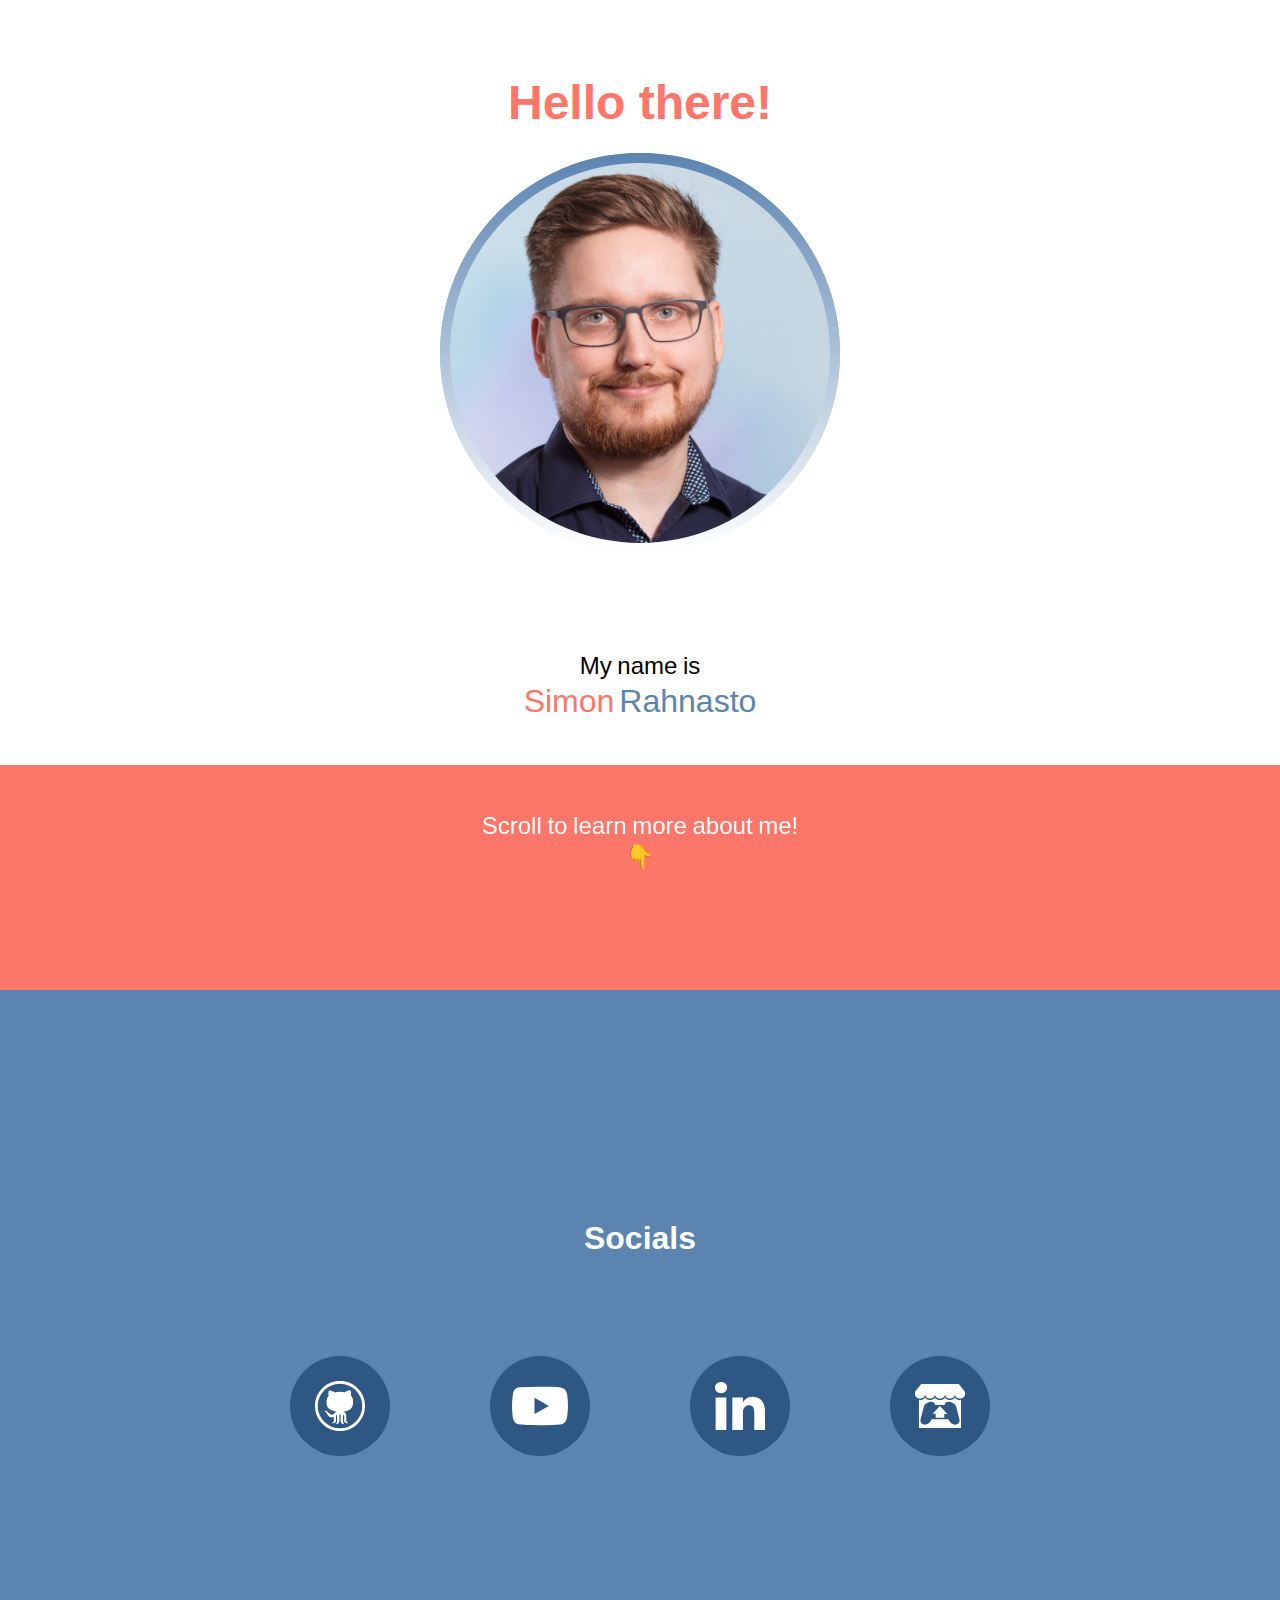
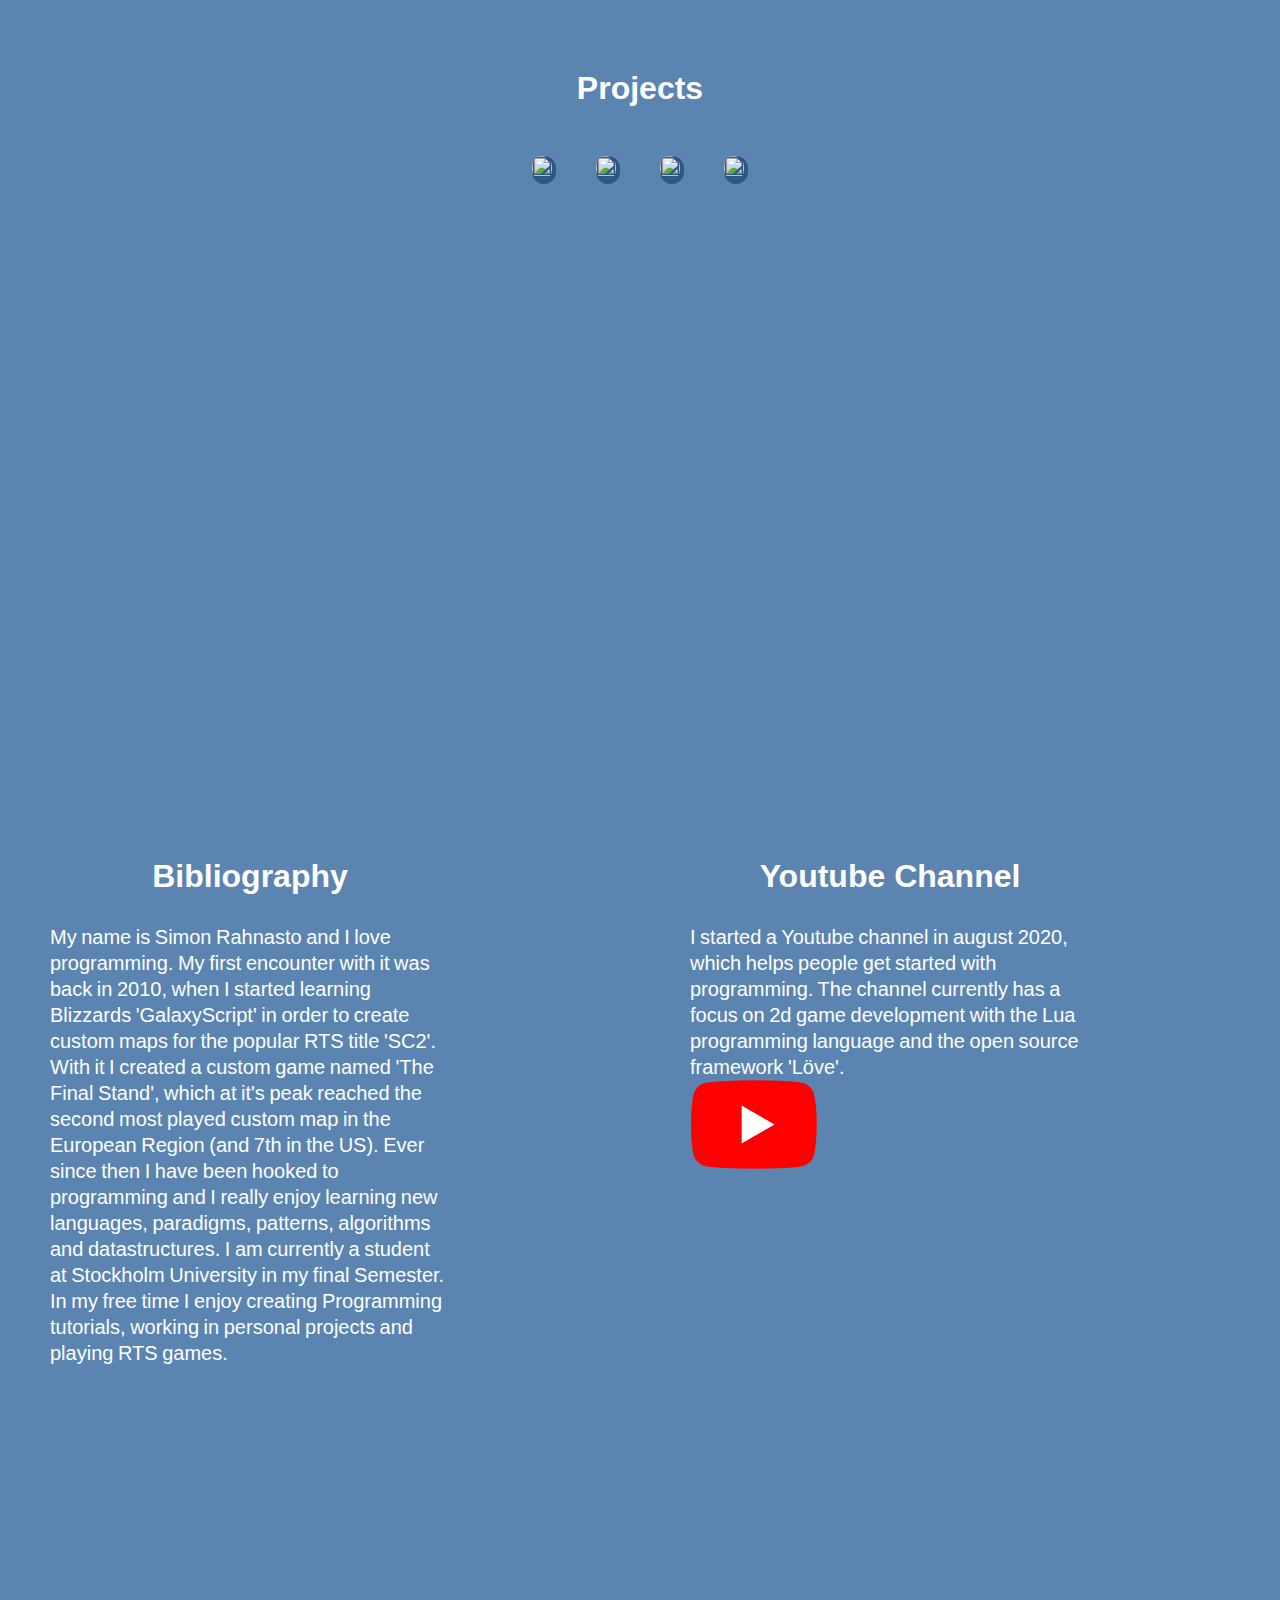
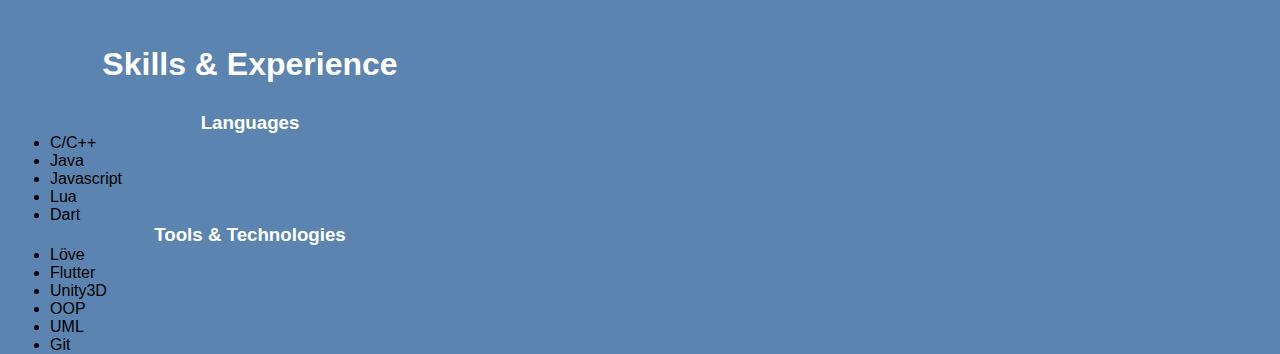
==== index.html @ 6b3b5e3b "Add responsive layout to "CV" section" ====
<!DOCTYPE html>
<html lang="en">
   <head>
      <meta charset="utf-8">
      <meta name="description" content="This is the 'Home' page">
      <meta name="author" content="Simon Rahnasto">
      <meta name="keywords" content="Simon Rahnasto, DevJeeper">
		<link rel="stylesheet" href="css/main.css">
		<meta name="viewport" content="width=device-width, initial-scale=1.0, shrink-to-fit=no, viewport-fit=cover">
		<script type="module" src="js/main.js" ></script>
		<title>Homepage</title>
   </head>

   <body>
      <header>
         <nav>

         </nav>
      </header>

      <main>
			<div id = "scroll-area">
				<div id="introduction">
					<h1 id = "hello">Hello there!</h1>

					<div id = "portraits">
						<img src="assets/portrait-jeeper.png" class = "portrait" id = "jeeper">
						<img src="assets/portrait-simon.jpg" class = "portrait">
					</div>

					<div id = "name-column">
						<p id = "my-name-is">My name is</p>
						<div id = "name-row">
							<p id = "name" class = "name">Simon</p>
							<p id = "surname" class = "name">Rahnasto</p>
						</div>
					</div>

					<div id = "scroll-down-column">
						<p id = "scroll-down-text" class = "scroll-down">Scroll to learn more about me!</p>
						<p id = "scroll-down-icon" class = "scroll-down">&#128071;</p>
					</div>
				</div>
			</div>

         <section id = "cv">
				<article id = "socials" class = "expand">
					<h2>Socials</h2>
					<div class="social-row">
						<span class="social-button" id = "github">
							<img
    							src="assets/social/github.svg"
								alt="Github logo"
								width="50px"
							/>
						</span>

						<span class="social-button" id = "youtube">
							<img
    							src="assets/social/youtube.svg"
								alt="Youtube logo"
								width="70px"
							/>
						</span>

						<span class="social-button" id = "linkedin">
							<img
    							src="assets/social/linkedin.svg"
								alt="Github logo"
								width="50px"
							/>
						</span>

						<span class="social-button" id = "itchio">
							<img
    							src="assets/social/itchio.svg"
								alt="Github logo"
								width="50px"
							/>
						</span>
					</div>
            </article>

				<article class = "expand" id = "project-container">
					<h2>Projects</h2>
					<div id="projects">
						<div class="project">
							<img class="project_img" src="https://img.itch.zone/aW1nLzIwNjYxNTgucG5n/315x250%23c/38ZPT8.png">
							<div class="description">
								<h3 class = "project-title">Path of Redemption</h3>
								<p> A dungeon crawler made for the Game Jam competition 'Ludum Dare #44'. With over 3000 entries, it placed 7th in the 'Overall' Category</p>
							</div>
						</div>

						<div class="project">
							<img class="project_img" src="https://img.itch.zone/aW1hZ2UvNTcxNS8xNjQwNC5wbmc=/315x250%23c/509e73.png">
							<div class="description">
								<h3 class = "project-title">Luminosity</h3>
								<p>An arcade score attack game, which is my first commercial game released on Steam</p>
							</div>
						</div>

						<div class="project">
							<img class="project_img" src="https://img.itch.zone/aW1hZ2UvMjkxODUzLzE0Mjg5ODYucG5n/315x250%23c/aB85jP.png">
							<div class="description">
								<h3 class = "project-title">Final Voyage</h3>
								<p>As I mentioned before I am an avid RTS player, so naturally I had to include 'Final Voyage', an RTS game with a twist!</p>
							</div>
						</div>

						<div class="project">
							<img class="project_img" src="https://img.itch.zone/aW1nLzMzNDk1OTcucG5n/315x250%23c/wwtc0W.png">
							<div class="description">
								<h3 class = "project-title">The Drown</h3>
								<p>As I mentioned before I am an avid RTS player, so naturally I had to include 'Final Voyage', an RTS game with a twist!</p>
							</div>
						</div>
					</div>
            </article>

            <article class = "sized">
					<h2>Bibliography</h2>
					<p>My name is Simon Rahnasto and I love programming. My first encounter with it was back in 2010, when I started learning Blizzards 'GalaxyScript' in order to create custom maps for the popular RTS title 'SC2'.
						With it I created a custom game named 'The Final Stand', which at it's peak reached the second most played custom map in the European Region (and 7th in the US). Ever since then I have been hooked to programming
						and I really enjoy learning new languages, paradigms, patterns, algorithms and datastructures. I am currently a student at Stockholm University in my final Semester. In my free time I enjoy creating Programming tutorials,
						working in personal projects and playing RTS games.
					</p>
            </article>

				<article class = "sized">
					<h2>Youtube Channel</h2>
					<p>I started a Youtube channel in august 2020, which helps people get started with programming.
						The channel currently has a focus on 2d game development with the Lua programming language and the open source framework 'Löve'.
					</p>

					<a href="https://www.youtube.com/c/DevJeeper/videos">
						<img id = "youtube" src="assets/youtube.png" alt="Youtube Logo">
					</a>
            </article>

				<article class = "sized">
					<h2>Skills & Experience</h2>

					<h3>Languages</h3>
					<ul>
						<li>C/C++</li>
						<li>Java</li>
						<li>Javascript</li>
						<li>Lua</li>
						<li>Dart</li>
					</ul>

					<h3>Tools & Technologies</h3>
					<ul>
						<li>Löve</li>
						<li>Flutter</li>
						<li>Unity3D</li>
						<li>OOP</li>
						<li>UML</li>
						<li>Git</li>
					</ul>
            </article>


         </section>
      </main>

      <footer>

      </footer>
   </body>
</html>
---- css/main.css ----
*{
	margin: 0px;
	padding: 0px;
	box-sizing: border-box;
}

@font-face {
	font-family: 'Roboto-Regular';
	src:url("assets/fonts/Roboto-Regular.ttf");
}

body{
	font-family: 'Birthstone-Regular', sans-serif;
	background-color: #FFFFFFFF;
}

h1{
	font-size: 80px;
	color:#FC766AFF;
}

h2, h3, h4{
	color: white;
	text-align: center;
	grid-column-start: 1;
 	grid-column-end: 4;
}

h2{
	line-height: 3;
	font-size: 32px;
}

p{
	color: white;
	font-size: 20px;
	line-height: 1.3;
	word-spacing: -1px;
}

@font-face {
	font-family: 'Roboto-Regular';
	src:url("assets/fonts/Roboto-Regular.ttf");
}

#scroll-area{
	width: 100%;
	height: 110vh;
	background-color: #FC766AFF;
}

/* #FC766AFF, #5B84B1FF) */
#introduction{
	top: 0px;
	position:fixed;
	background-color: white;
	text-align: center;
	display: flex;
	justify-content: center;
	width: 100vw;
	height: 85vh;
}

#cv{
	padding-top: 200px;
	min-height: 100vh;
	background-color: #5B84B1FF;
	display:grid;
	grid-row-gap: 250px;
	grid-template-columns: 1fr 1fr 1fr;
 	grid-template-rows: 200px 1fr 0.1fr 0.1fr;
	justify-content: center;

}

/* CV articles that should take us as much horizontal space as possible*/
.expand{

}

/* CV articles that should have a set width*/
.sized{
	min-width: 500px;
	max-width: 500px;
	padding-left: 50px;
	padding-right: 50px;
}

.social-row{
	display:flex;
	flex-wrap: wrap;
	justify-content: center;
	align-items: center;
	margin-top: 20px;
}

.social-button{
	margin-left: 50px;
	margin-right: 50px;
	margin-top: 50px;
	width: 100px;
	height: 100px;
	background-color: #2f5783;
	border-radius: 65px;
	display: flex;
	align-items:center;
   justify-content: center;
}

#socials{
	grid-column-start: 1;
 	grid-column-end: 4;
}

#project-container{
	grid-column-start: 1;
 	grid-column-end: 4;
}

#projects{
	display: flex;
   flex-wrap: wrap;
   align-items:center;
   justify-content: center;
}

.project{
	margin-top: 20px;
	margin: 20px;
	background-color: #2f5783;
	position: relative;
   border-radius: 65px;
	padding-right: 4px;
	padding-bottom: 4px;
}

.project_img{
   display: block;
   width: 100%;
   height: 100%;
   border-radius: 65px;
   transition: .3s ease-out;
}

.project-title{
	color: #FC766AFF;
	padding-bottom: 10px;
	padding-top: 20%;
}

.project:hover .description {
	opacity: 1;
}

.project:hover .project_img {
	filter: blur(3px) grayscale(80%);
}

.description{
   position: absolute;
   top: 0px;
   left: 0px;
   width: 100%;
   height: 100%;
   color:white;
   display: flex;
   flex-direction: column;
   align-items:center;
	text-align: center;
   opacity: 0;
   border-radius: 65px;
   transition: .2s ease-out;
   background: rgba(0,0,0, 0.7)
}

.portrait{
	position:absolute;
	border-color: white;
	border: 378px;
	border-style:none dashed none dashed;
	border-color: white;
	background: linear-gradient(0deg, #FFFFFFFF, #5B84B1FF);
	border-radius: 50%;
	padding: 20px;
	left: 50%;
	transform: translate(-50%);
}

#portraits{
	top:20%;
	position:absolute;
}

#name-column{
	position:absolute;
	top: 85%;
}

#name-row{
	display: flex;
	justify-content: center;
	align-items: center;
	column-gap: 5px;
	font-size: 64px;
}

#hello{
	position:absolute;
	top: 75px;
	font-size: 64px;
}

.name{
	font-size: 48px;
}

#my-name-is{
	color: black;
	font-size: 32px;
}

#name{
	color: #FC766AFF;
}

#surname{
	color: #5B84B1FF;
}

#youtube{}

#scroll-down-column{
	position: fixed;
	top: 90%;
	left: 50%;
	transform: translate(-50%);
	font-size: 32px;
}

.scroll-down{
	color: white;
	font-size: 32px;
}

/*NB Media affecting only the intro-part */

@media only screen and (min-width: 1000px) and (max-width: 1280px) and (min-height: 1050px) {
	.portrait{
		border-style:none;
	}
}

@media only screen and (max-width: 1000px) and (min-height: 1050px){
	.portrait{
		border-style:none;
		width:400px;
		padding: 10px;
	}

	.scroll-down{
		color: white;
		font-size: 28px;
	}
}

@media only screen and (max-height: 1050px) and (min-height: 750px) {
	.portrait{
		border-style:none;
		width:400px;
		padding: 10px;
		transform: translate(-50%);
	}

	.scroll-down{
		font-size: 24px;
	}

	#hello{
		font-size: 48px;
	}

	.name{
		font-size: 32px;
	}

	#my-name-is{
		font-size: 24px;
	}
}

@media only screen and (max-height: 750px) and (min-height: 200px) {
	.portrait{
		border-style:none;
		width:45vh;
		padding: 10px;
	}

	.scroll-down{
		color: white;
		font-size: 16px;
	}

	#hello{
		top:20px;
		font-size: 32px;
	}

	.name{
		font-size: 24px;
	}

	#my-name-is{
		font-size: 16px;
	}

	#name-column{
		position:absolute;
		top: 80%;
	}

	#scroll-down-column{
		position: fixed;
		top: 87%;
		left: 50%;
		transform: translate(-50%);
	}
}

/*NB Media affecting only the intro-part */

@media only screen and (max-width: 1520px) {
	#cv{
		grid-template-columns: 1fr 1fr;
	}

	#socials{
		grid-column-start: 1;
	 	grid-column-end: 3;
	}

	#project-container{
		grid-column-start: 1;
	 	grid-column-end: 3;
	}
}

@media only screen and (max-width: 1000px) {
	#cv{
		grid-template-columns: 1fr;
	}

	#socials{
		grid-column-start: 1;
	 	grid-column-end: 2;
	}

	#project-container{
		grid-column-start: 1;
	 	grid-column-end: 2;
	}
}
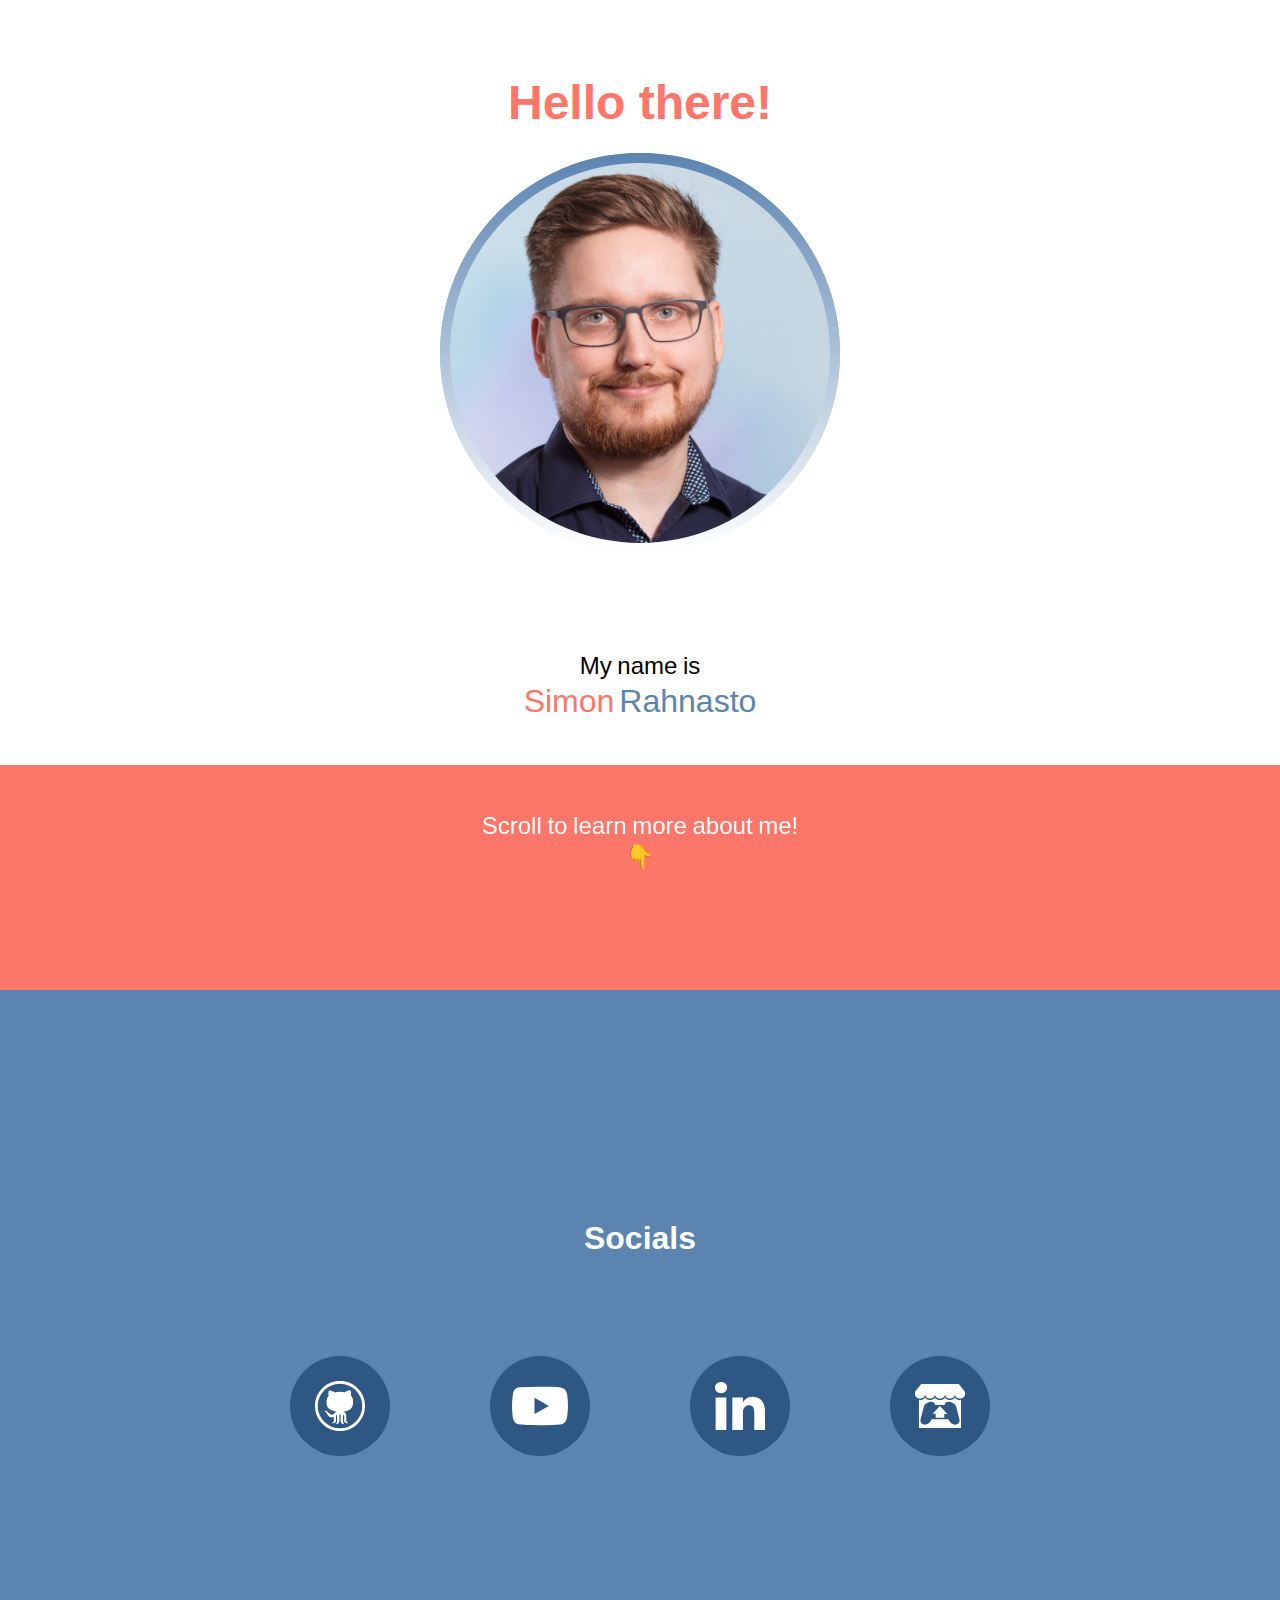
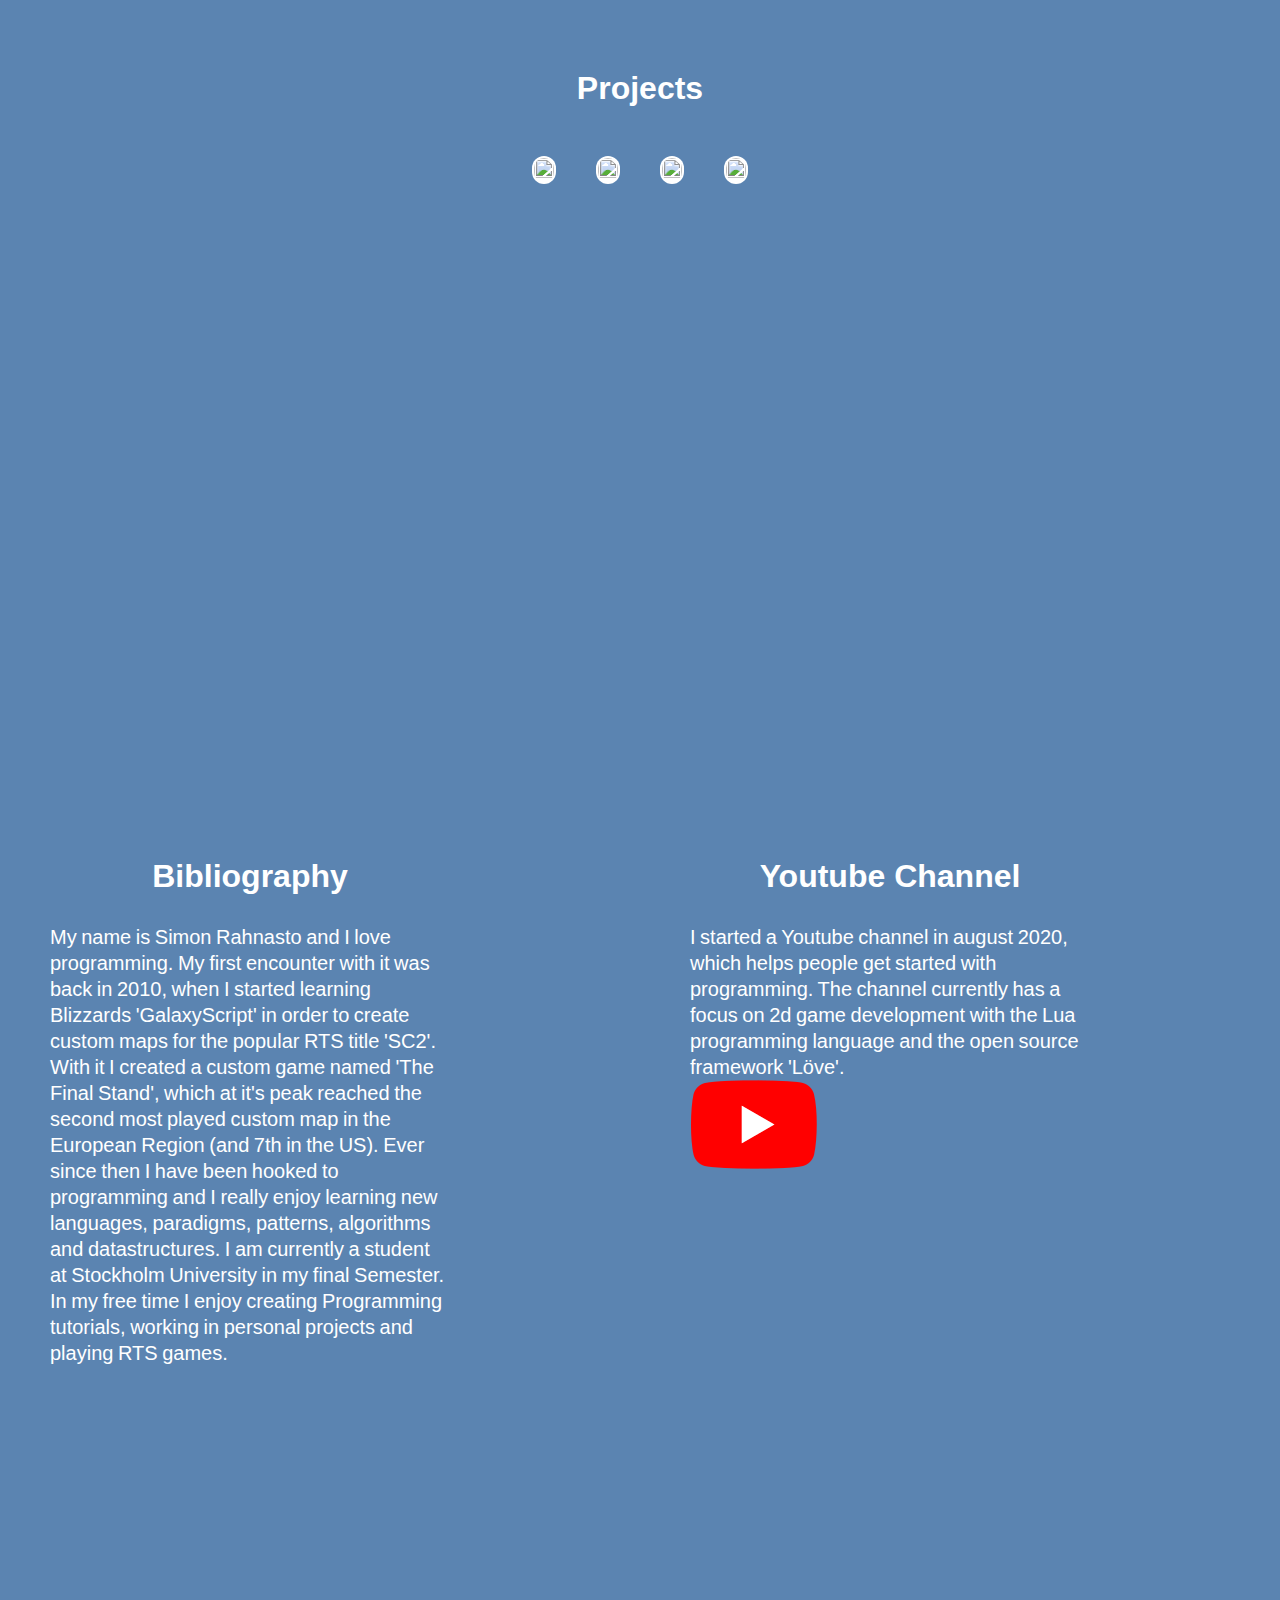
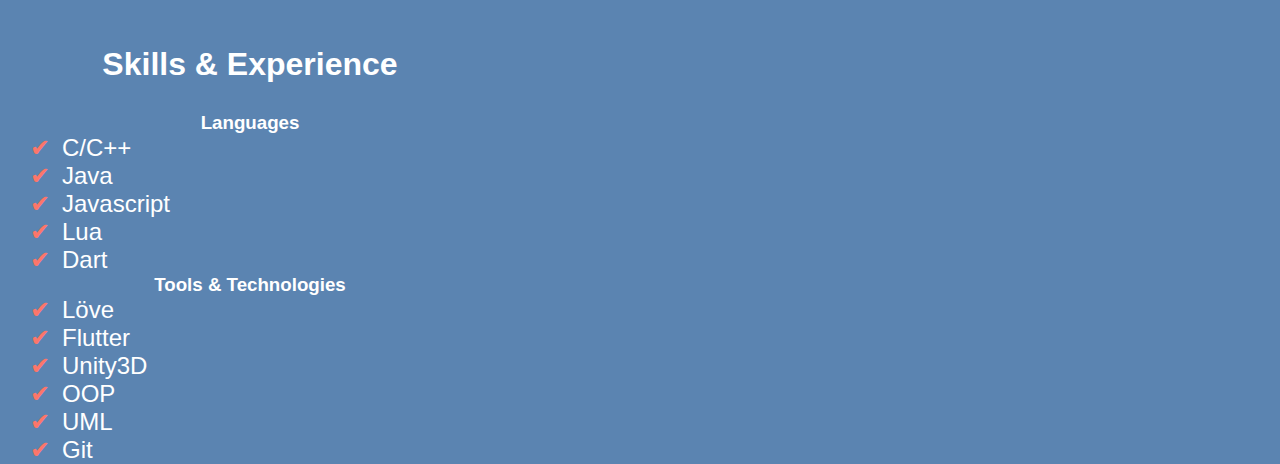
==== commit a3218670: "Add fancy bullet points" ====
--- a/index.html
+++ b/index.html
@@ -12,12 +12,6 @@
    </head>
 
    <body>
-      <header>
-         <nav>
-
-         </nav>
-      </header>
-
       <main>
 			<div id = "scroll-area">
 				<div id="introduction">
@@ -104,7 +98,7 @@
 							<img class="project_img" src="https://img.itch.zone/aW1hZ2UvMjkxODUzLzE0Mjg5ODYucG5n/315x250%23c/aB85jP.png">
 							<div class="description">
 								<h3 class = "project-title">Final Voyage</h3>
-								<p>As I mentioned before I am an avid RTS player, so naturally I had to include 'Final Voyage', an RTS game with a twist!</p>
+								<p>As an avid RTS player, I naturally had to include 'Final Voyage', an RTS game with a twist!</p>
 							</div>
 						</div>
 
@@ -112,7 +106,7 @@
 							<img class="project_img" src="https://img.itch.zone/aW1nLzMzNDk1OTcucG5n/315x250%23c/wwtc0W.png">
 							<div class="description">
 								<h3 class = "project-title">The Drown</h3>
-								<p>As I mentioned before I am an avid RTS player, so naturally I had to include 'Final Voyage', an RTS game with a twist!</p>
+								<p>A story driven shooter & base defense game, with an intense and dark atmosphere.</p>
 							</div>
 						</div>
 					</div>
--- a/css/main.css
+++ b/css/main.css
@@ -17,6 +17,18 @@
 h1{
 	font-size: 80px;
 	color:#FC766AFF;
+}
+
+li{
+	font-size: 24px;
+	padding-left: .5em;
+
+	color:white;
+}
+
+li::marker{
+	content: "\2714";
+	color: #FC766AFF;
 }
 
 h2, h3, h4{
@@ -66,10 +78,10 @@
 	min-height: 100vh;
 	background-color: #5B84B1FF;
 	display:grid;
+
 	grid-row-gap: 250px;
 	grid-template-columns: 1fr 1fr 1fr;
  	grid-template-rows: 200px 1fr 0.1fr 0.1fr;
-	justify-content: center;
 
 }
 
@@ -80,7 +92,6 @@
 
 /* CV articles that should have a set width*/
 .sized{
-	min-width: 500px;
 	max-width: 500px;
 	padding-left: 50px;
 	padding-right: 50px;
@@ -127,18 +138,17 @@
 .project{
 	margin-top: 20px;
 	margin: 20px;
-	background-color: #2f5783;
+	background-color: white;
 	position: relative;
-   border-radius: 65px;
-	padding-right: 4px;
-	padding-bottom: 4px;
+   border-radius: 40px;
+	padding: 2px;
 }
 
 .project_img{
    display: block;
    width: 100%;
    height: 100%;
-   border-radius: 65px;
+   border-radius: 40px;
    transition: .3s ease-out;
 }
 
@@ -168,7 +178,7 @@
    align-items:center;
 	text-align: center;
    opacity: 0;
-   border-radius: 65px;
+   border-radius: 40px;
    transition: .2s ease-out;
    background: rgba(0,0,0, 0.7)
 }
@@ -288,7 +298,7 @@
 	}
 }
 
-@media only screen and (max-height: 750px) and (min-height: 200px) {
+@media only screen and (max-height: 750px){
 	.portrait{
 		border-style:none;
 		width:45vh;
@@ -347,6 +357,7 @@
 @media only screen and (max-width: 1000px) {
 	#cv{
 		grid-template-columns: 1fr;
+		place-items: center;
 	}
 
 	#socials{
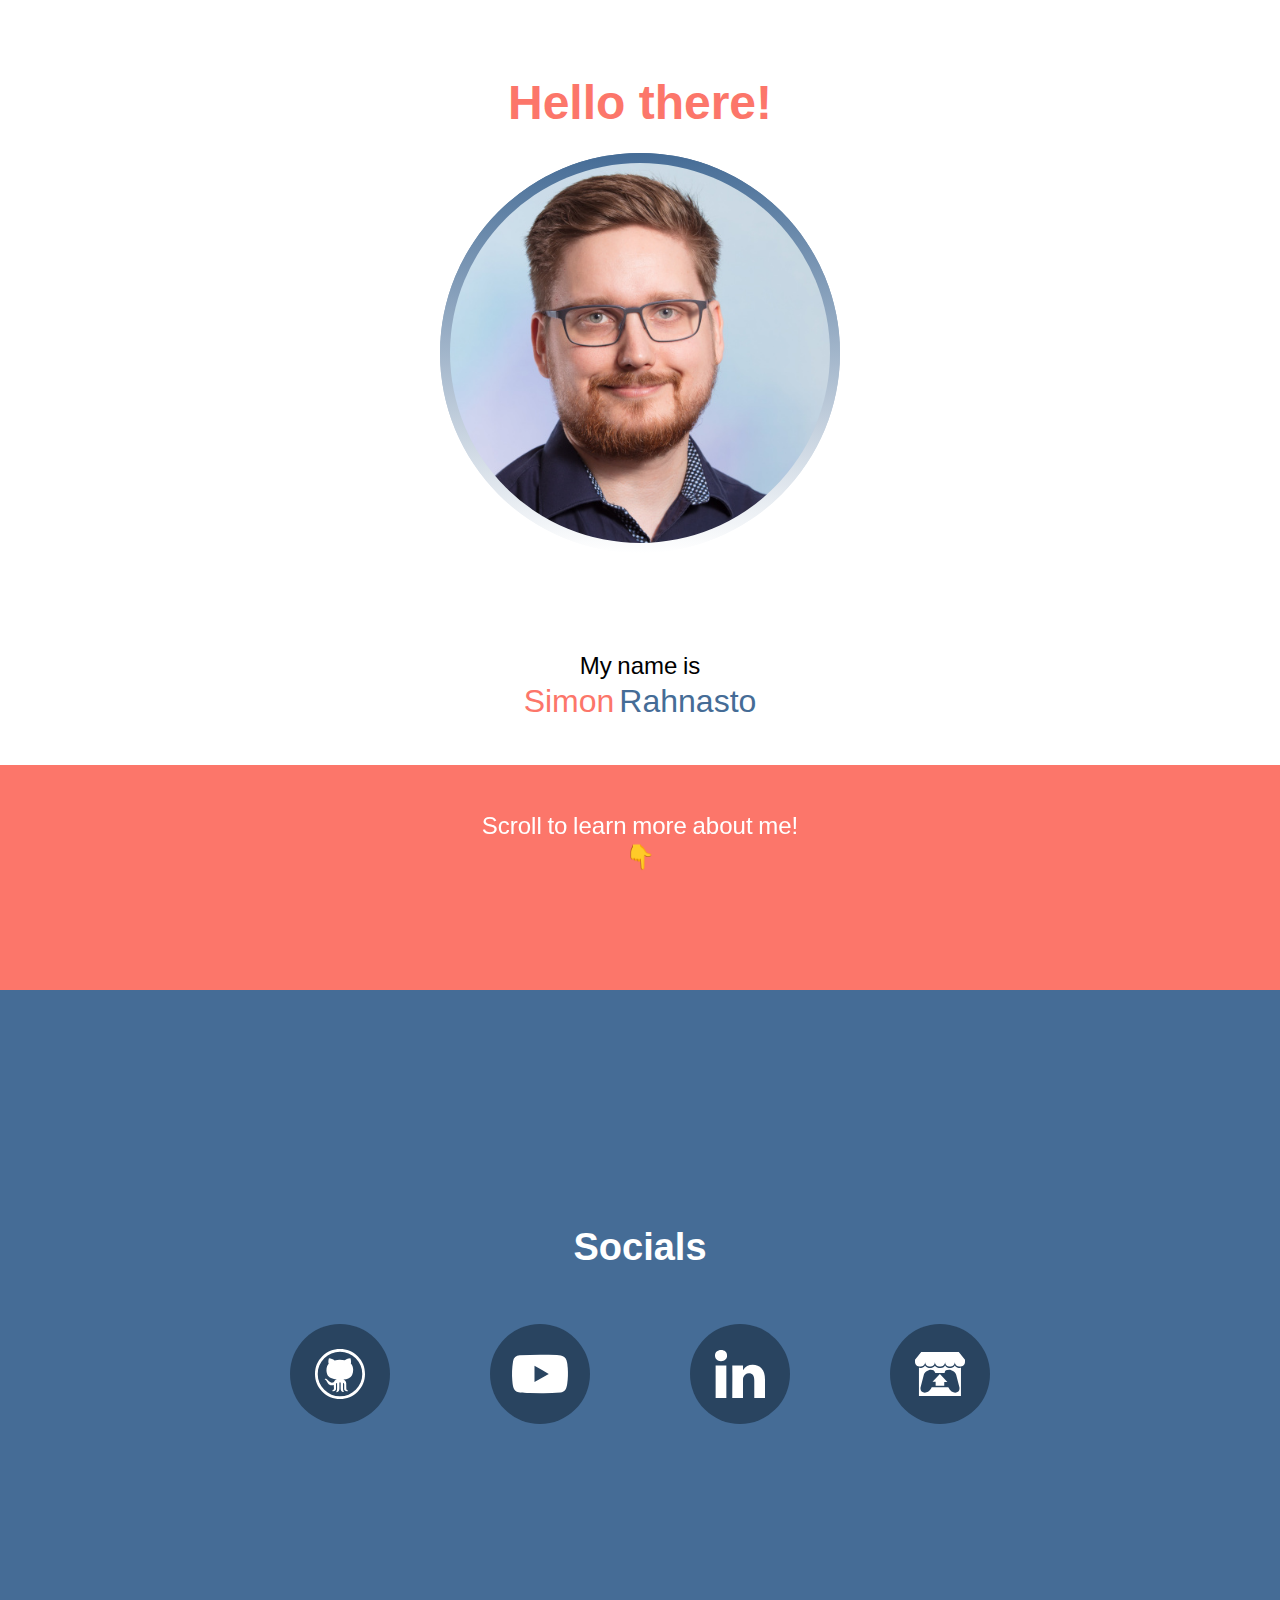
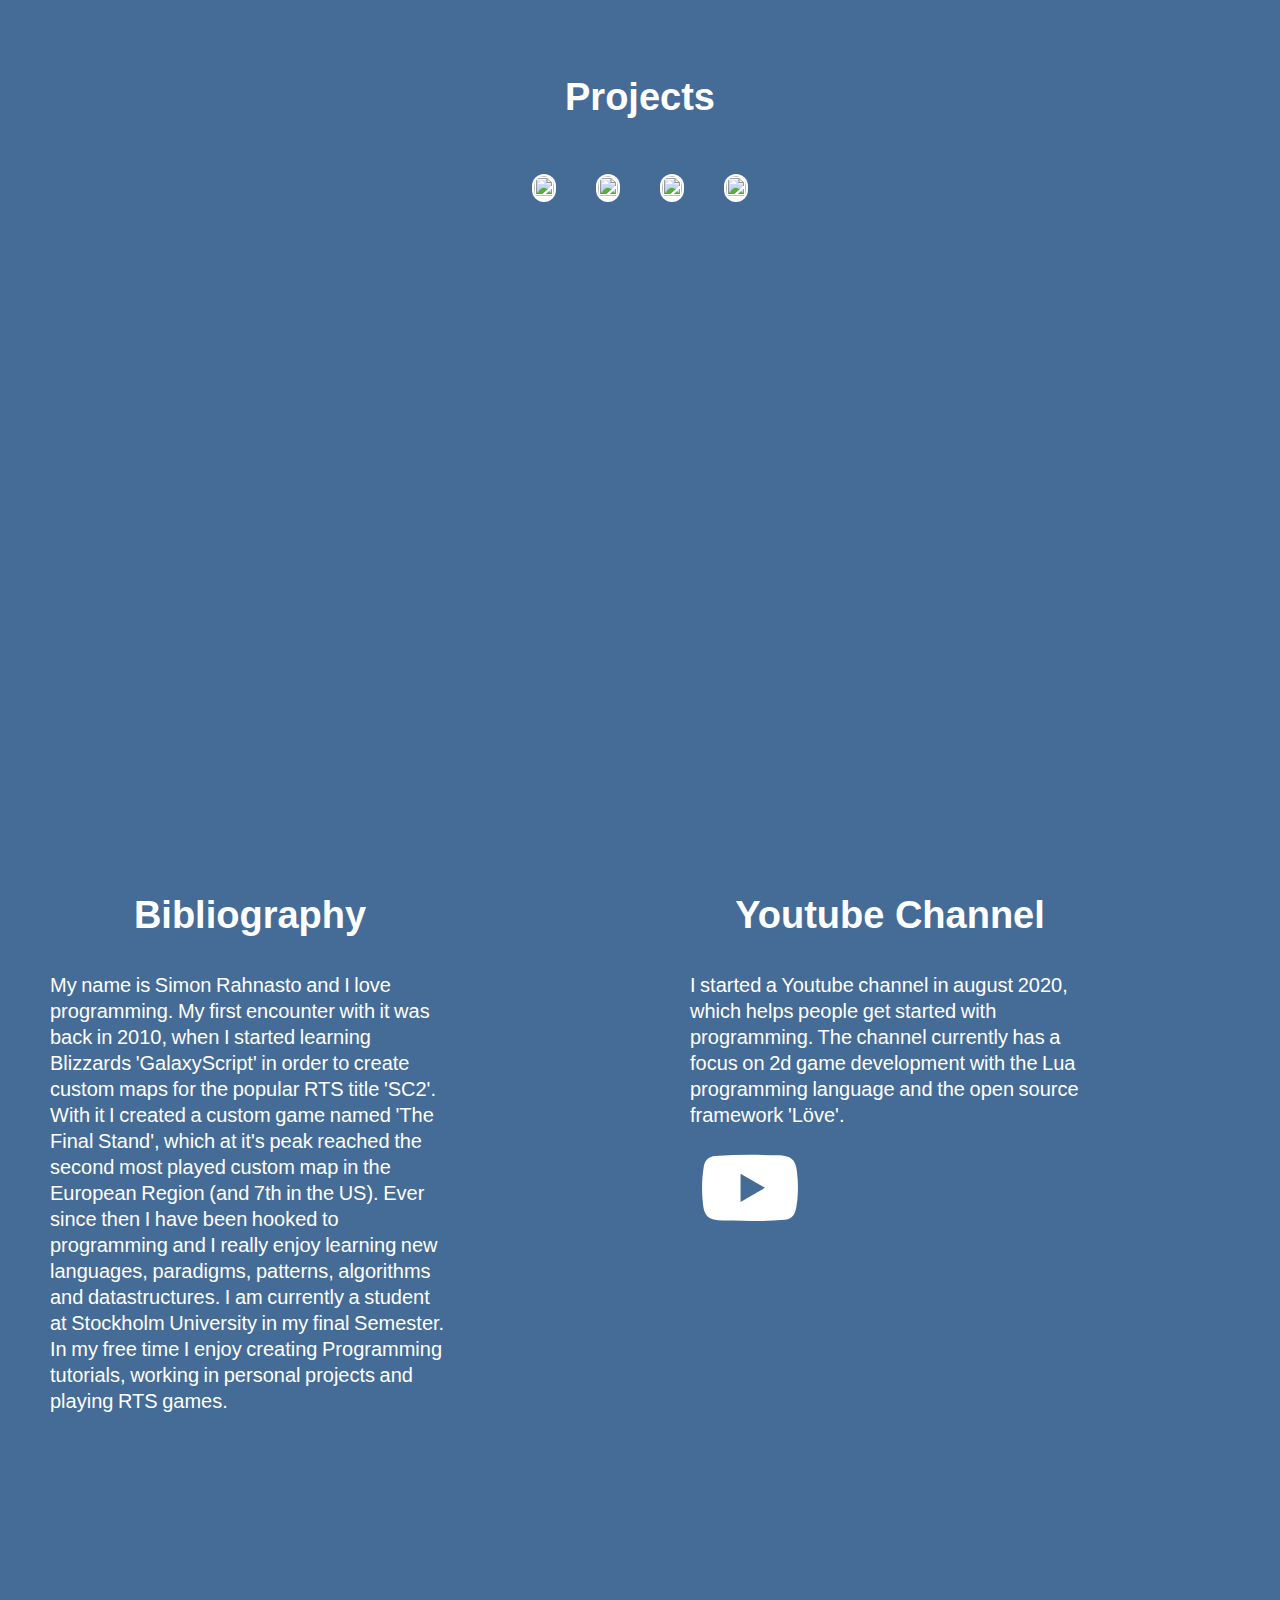
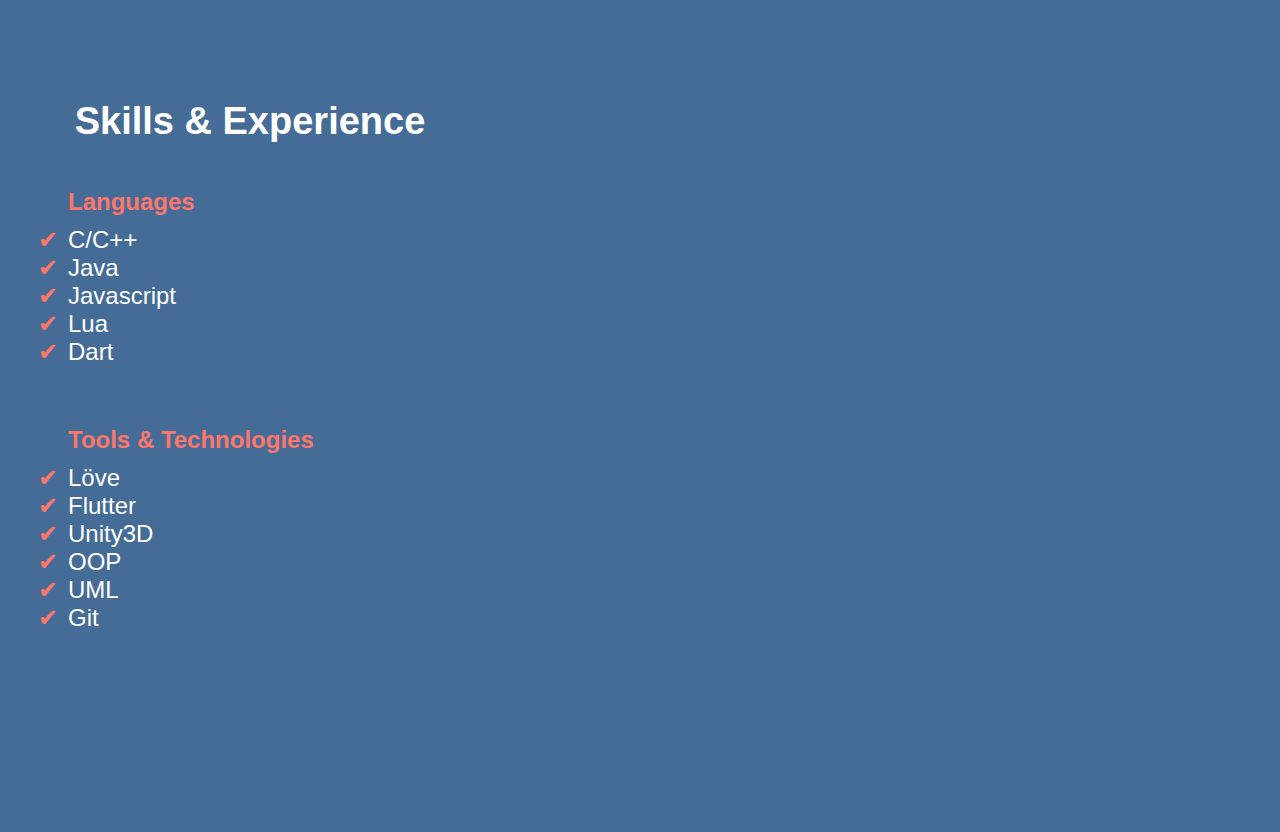
==== commit 2fb7075e: "Change color scheme" ====
--- a/index.html
+++ b/index.html
@@ -7,7 +7,9 @@
       <meta name="keywords" content="Simon Rahnasto, DevJeeper">
 		<link rel="stylesheet" href="css/main.css">
 		<meta name="viewport" content="width=device-width, initial-scale=1.0, shrink-to-fit=no, viewport-fit=cover">
-		<script type="module" src="js/main.js" ></script>
+		<script src="https://cdnjs.cloudflare.com/ajax/libs/gsap/latest/TweenMax.min.js" integrity="sha512-8Wy4KH0O+AuzjMm1w5QfZ5j5/y8Q/kcUktK9mPUVaUoBvh3QPUZB822W/vy7ULqri3yR8daH3F58+Y8Z08qzeg==" crossorigin="anonymous" referrerpolicy="no-referrer"></script>
+    	<script src="https://cdnjs.cloudflare.com/ajax/libs/gsap/latest/TimelineMax.min.js" integrity="sha512-lJDBw/vKlGO8aIZB8/6CY4lV+EMAL3qzViHid6wXjH/uDrqUl+uvfCROHXAEL0T/bgdAQHSuE68vRlcFHUdrUw==" crossorigin="anonymous" referrerpolicy="no-referrer"></script>
+		<script type = "module" src="js/main.js" ></script>
 		<title>Homepage</title>
    </head>
 
@@ -42,7 +44,8 @@
 					<h2>Socials</h2>
 					<div class="social-row">
 						<span class="social-button" id = "github">
-							<img
+							<div class="hover-circle"></div>
+							<img class = "social-icon"
     							src="assets/social/github.svg"
 								alt="Github logo"
 								width="50px"
@@ -50,7 +53,8 @@
 						</span>
 
 						<span class="social-button" id = "youtube">
-							<img
+							<div class="hover-circle"></div>
+							<img class = "social-icon"
     							src="assets/social/youtube.svg"
 								alt="Youtube logo"
 								width="70px"
@@ -58,7 +62,8 @@
 						</span>
 
 						<span class="social-button" id = "linkedin">
-							<img
+							<div class="hover-circle"></div>
+							<img class = "social-icon"
     							src="assets/social/linkedin.svg"
 								alt="Github logo"
 								width="50px"
@@ -66,7 +71,8 @@
 						</span>
 
 						<span class="social-button" id = "itchio">
-							<img
+							<div class="hover-circle"></div>
+							<img class = "social-icon"
     							src="assets/social/itchio.svg"
 								alt="Github logo"
 								width="50px"
@@ -78,37 +84,45 @@
 				<article class = "expand" id = "project-container">
 					<h2>Projects</h2>
 					<div id="projects">
-						<div class="project">
-							<img class="project_img" src="https://img.itch.zone/aW1nLzIwNjYxNTgucG5n/315x250%23c/38ZPT8.png">
-							<div class="description">
-								<h3 class = "project-title">Path of Redemption</h3>
-								<p> A dungeon crawler made for the Game Jam competition 'Ludum Dare #44'. With over 3000 entries, it placed 7th in the 'Overall' Category</p>
+						<a href="https://ldjam.com/events/ludum-dare/44/path-of-redemption">
+							<div class="project">
+								<img class="project_img" src="https://img.itch.zone/aW1nLzIwNjYxNTgucG5n/315x250%23c/38ZPT8.png">
+								<div class="description">
+									<h3 class = "project-title">Path of Redemption</h3>
+									<p> A dungeon crawler made for the Game Jam competition 'Ludum Dare #44'. With over 3000 entries, it placed 7th in the 'Overall' Category</p>
+								</div>
 							</div>
-						</div>
+						</a>
 
-						<div class="project">
-							<img class="project_img" src="https://img.itch.zone/aW1hZ2UvNTcxNS8xNjQwNC5wbmc=/315x250%23c/509e73.png">
-							<div class="description">
-								<h3 class = "project-title">Luminosity</h3>
-								<p>An arcade score attack game, which is my first commercial game released on Steam</p>
+						<a href="https://store.steampowered.com/app/346780/Luminosity/">
+							<div class="project">
+								<img class="project_img" src="https://img.itch.zone/aW1hZ2UvNTcxNS8xNjQwNC5wbmc=/315x250%23c/509e73.png">
+								<div class="description">
+									<h3 class = "project-title">Luminosity</h3>
+									<p>An arcade score attack game, which is my first commercial game released on Steam</p>
+								</div>
 							</div>
-						</div>
+						</a>
 
-						<div class="project">
-							<img class="project_img" src="https://img.itch.zone/aW1hZ2UvMjkxODUzLzE0Mjg5ODYucG5n/315x250%23c/aB85jP.png">
-							<div class="description">
-								<h3 class = "project-title">Final Voyage</h3>
-								<p>As an avid RTS player, I naturally had to include 'Final Voyage', an RTS game with a twist!</p>
+						<a href="https://store.steampowered.com/app/346780/Luminosity/">
+							<div class="project">
+								<img class="project_img" src="https://img.itch.zone/aW1hZ2UvMjkxODUzLzE0Mjg5ODYucG5n/315x250%23c/aB85jP.png">
+								<div class="description">
+									<h3 class = "project-title">Final Voyage</h3>
+									<p>As an avid RTS player, I naturally had to include 'Final Voyage', an RTS game with a twist!</p>
+								</div>
 							</div>
-						</div>
+						</a>
 
-						<div class="project">
-							<img class="project_img" src="https://img.itch.zone/aW1nLzMzNDk1OTcucG5n/315x250%23c/wwtc0W.png">
-							<div class="description">
-								<h3 class = "project-title">The Drown</h3>
-								<p>A story driven shooter & base defense game, with an intense and dark atmosphere.</p>
+						<a href="https://windmillgames.itch.io/final-voyage">
+							<div class="project">
+								<img class="project_img" src="https://img.itch.zone/aW1nLzMzNDk1OTcucG5n/315x250%23c/wwtc0W.png">
+								<div class="description">
+									<h3 class = "project-title">The Drown</h3>
+									<p>A story driven shooter & base defense game, with an intense and dark atmosphere.</p>
+								</div>
 							</div>
-						</div>
+						</a>
 					</div>
             </article>
 
@@ -128,31 +142,40 @@
 					</p>
 
 					<a href="https://www.youtube.com/c/DevJeeper/videos">
-						<img id = "youtube" src="assets/youtube.png" alt="Youtube Logo">
+						<img class = "social-icon"
+							src="assets/social/youtube.svg"
+							alt="Youtube logo"
+							width="120px"
+						/>
 					</a>
             </article>
 
 				<article class = "sized">
 					<h2>Skills & Experience</h2>
 
-					<h3>Languages</h3>
-					<ul>
-						<li>C/C++</li>
-						<li>Java</li>
-						<li>Javascript</li>
-						<li>Lua</li>
-						<li>Dart</li>
-					</ul>
+					<div id = "langs">
+						<h3>Languages</h3>
+						<ul>
+							<li>C/C++</li>
+							<li>Java</li>
+							<li>Javascript</li>
+							<li>Lua</li>
+							<li>Dart</li>
+						</ul>
+					</div>
 
-					<h3>Tools & Technologies</h3>
-					<ul>
-						<li>Löve</li>
-						<li>Flutter</li>
-						<li>Unity3D</li>
-						<li>OOP</li>
-						<li>UML</li>
-						<li>Git</li>
-					</ul>
+					<div id="tools">
+						<h3>Tools & Technologies</h3>
+						<ul>
+							<li>Löve</li>
+							<li>Flutter</li>
+							<li>Unity3D</li>
+							<li>OOP</li>
+							<li>UML</li>
+							<li>Git</li>
+						</ul>
+					</div>
+
             </article>
 
 
--- a/css/main.css
+++ b/css/main.css
@@ -4,6 +4,13 @@
 	box-sizing: border-box;
 }
 
+:root {
+  --main-color: #456c96;
+  --main-dark-color: #294460;
+  --text-color: #FFFFFF;
+  --accent-color: #FC766AFF;
+}
+
 @font-face {
 	font-family: 'Roboto-Regular';
 	src:url("assets/fonts/Roboto-Regular.ttf");
@@ -16,35 +23,47 @@
 
 h1{
 	font-size: 80px;
-	color:#FC766AFF;
+	color:var(--accent-color);
 }
 
 li{
 	font-size: 24px;
+	padding-left: 10px;
+
+	color:var(--text-color);
+}
+
+ul{
 	padding-left: .5em;
-
-	color:white;
 }
 
 li::marker{
 	content: "\2714";
-	color: #FC766AFF;
+	color: var(--accent-color);
+
 }
 
 h2, h3, h4{
-	color: white;
+	color: var(--text-color);
+}
+
+h2{
+	line-height: 3;
 	text-align: center;
 	grid-column-start: 1;
- 	grid-column-end: 4;
-}
-
-h2{
-	line-height: 3;
-	font-size: 32px;
+	grid-column-end: 4;
+	font-size: 38px;
+}
+
+h3{
+	padding-left: 18px;
+	line-height: 2;
+	font-size: 24px;
+	color: var(--accent-color);
 }
 
 p{
-	color: white;
+	color: var(--text-color);
 	font-size: 20px;
 	line-height: 1.3;
 	word-spacing: -1px;
@@ -58,10 +77,10 @@
 #scroll-area{
 	width: 100%;
 	height: 110vh;
-	background-color: #FC766AFF;
-}
-
-/* #FC766AFF, #5B84B1FF) */
+	background-color: var(--accent-color);
+}
+
+/* var(--accent-color), var(--main-color)) */
 #introduction{
 	top: 0px;
 	position:fixed;
@@ -75,8 +94,9 @@
 
 #cv{
 	padding-top: 200px;
+	padding-bottom: 200px;
 	min-height: 100vh;
-	background-color: #5B84B1FF;
+	background-color: var(--main-color);
 	display:grid;
 
 	grid-row-gap: 250px;
@@ -108,14 +128,25 @@
 .social-button{
 	margin-left: 50px;
 	margin-right: 50px;
-	margin-top: 50px;
 	width: 100px;
 	height: 100px;
-	background-color: #2f5783;
+	background-color: var(--main-dark-color);
 	border-radius: 65px;
 	display: flex;
 	align-items:center;
    justify-content: center;
+}
+
+.social-icon{
+	z-index: 0;
+}
+
+.hover-circle{
+	position: absolute;
+	width: 0px;
+	height: 0px;
+	background-color: var(--accent-color);
+	border-radius: 65px;
 }
 
 #socials{
@@ -153,7 +184,7 @@
 }
 
 .project-title{
-	color: #FC766AFF;
+	color: var(--accent-color);
 	padding-bottom: 10px;
 	padding-top: 20%;
 }
@@ -172,7 +203,7 @@
    left: 0px;
    width: 100%;
    height: 100%;
-   color:white;
+   color: var(--text-color);
    display: flex;
    flex-direction: column;
    align-items:center;
@@ -183,13 +214,22 @@
    background: rgba(0,0,0, 0.7)
 }
 
+#langs{
+
+}
+
+#tools{
+	margin-top: 50px;
+}
+
+
 .portrait{
 	position:absolute;
 	border-color: white;
 	border: 378px;
 	border-style:none dashed none dashed;
 	border-color: white;
-	background: linear-gradient(0deg, #FFFFFFFF, #5B84B1FF);
+	background: linear-gradient(0deg, #FFFFFFFF, var(--main-color));
 	border-radius: 50%;
 	padding: 20px;
 	left: 50%;
@@ -230,11 +270,11 @@
 }
 
 #name{
-	color: #FC766AFF;
+	color: var(--accent-color);
 }
 
 #surname{
-	color: #5B84B1FF;
+	color: var(--main-color);
 }
 
 #youtube{}
@@ -248,7 +288,7 @@
 }
 
 .scroll-down{
-	color: white;
+	color: var(--text-color);
 	font-size: 32px;
 }
 
@@ -268,7 +308,7 @@
 	}
 
 	.scroll-down{
-		color: white;
+		color: var(--text-color);
 		font-size: 28px;
 	}
 }
@@ -306,7 +346,7 @@
 	}
 
 	.scroll-down{
-		color: white;
+		color: var(--text-color);
 		font-size: 16px;
 	}
 
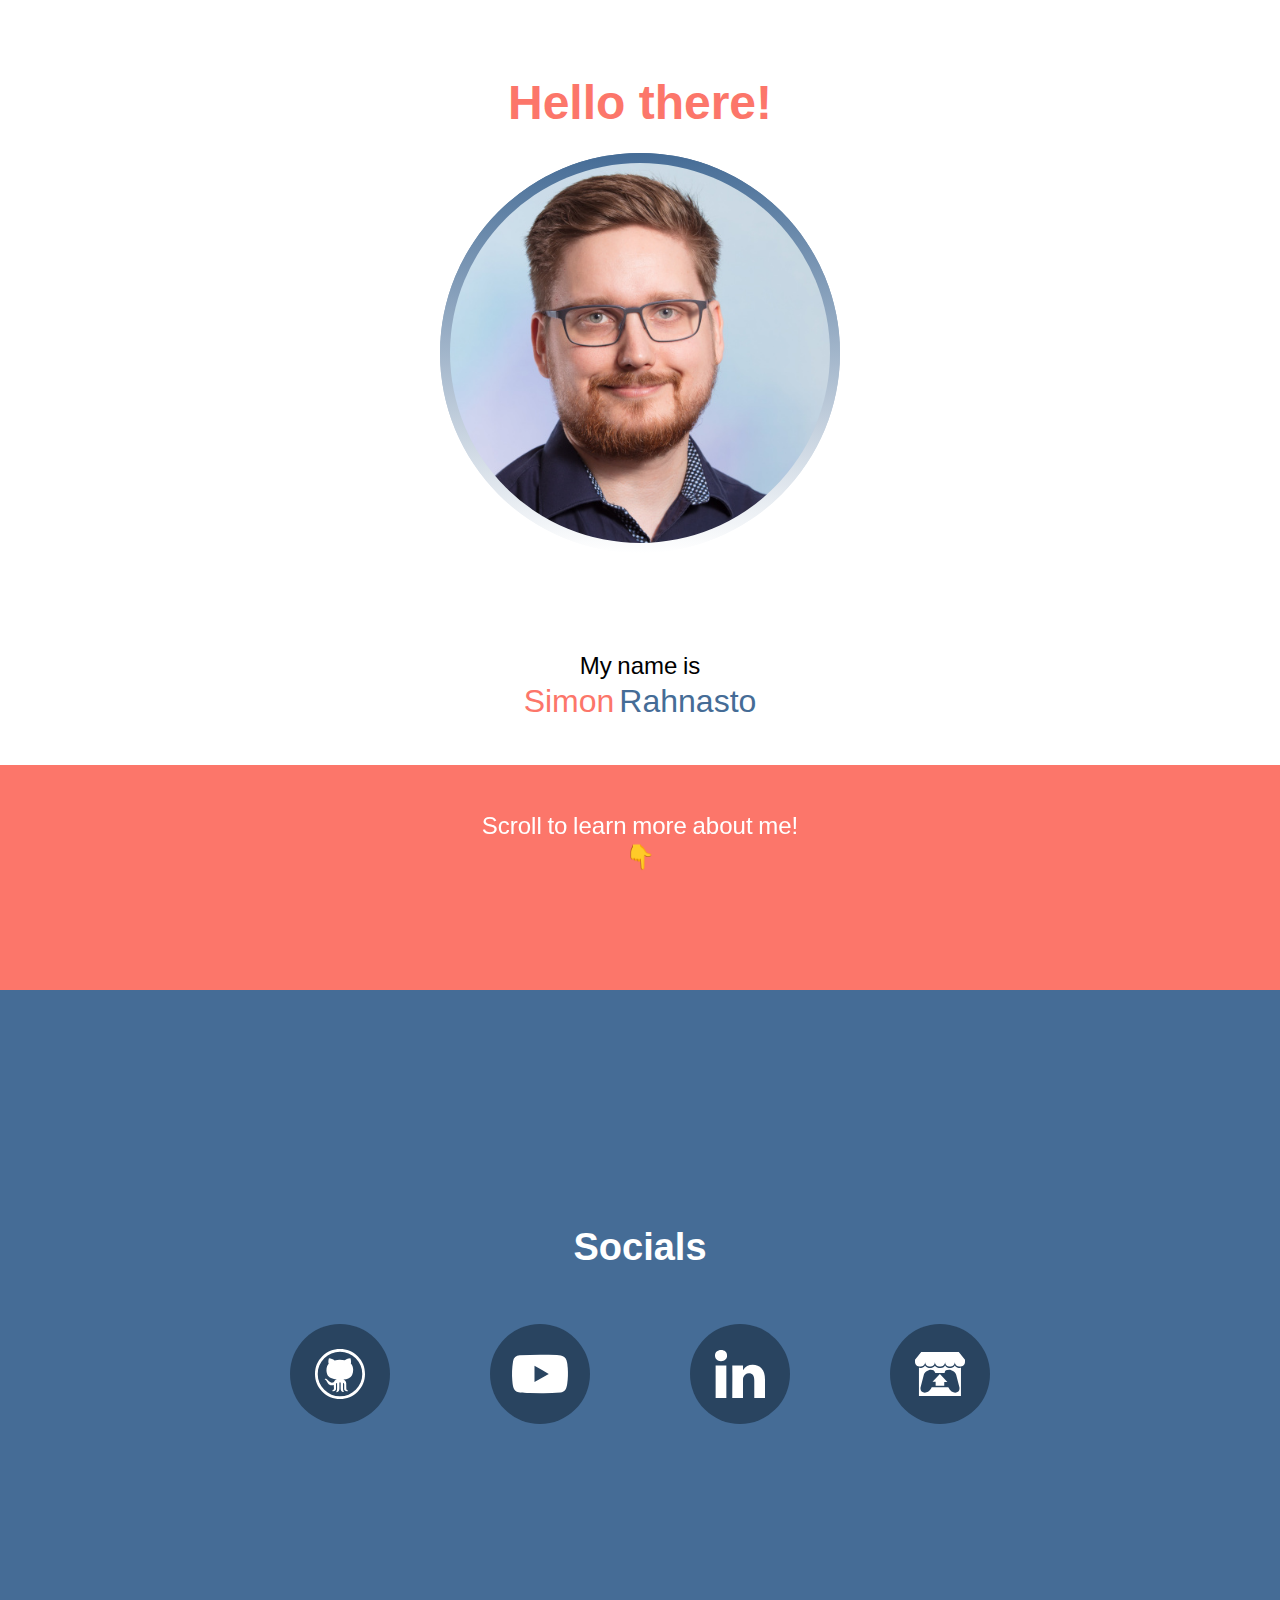
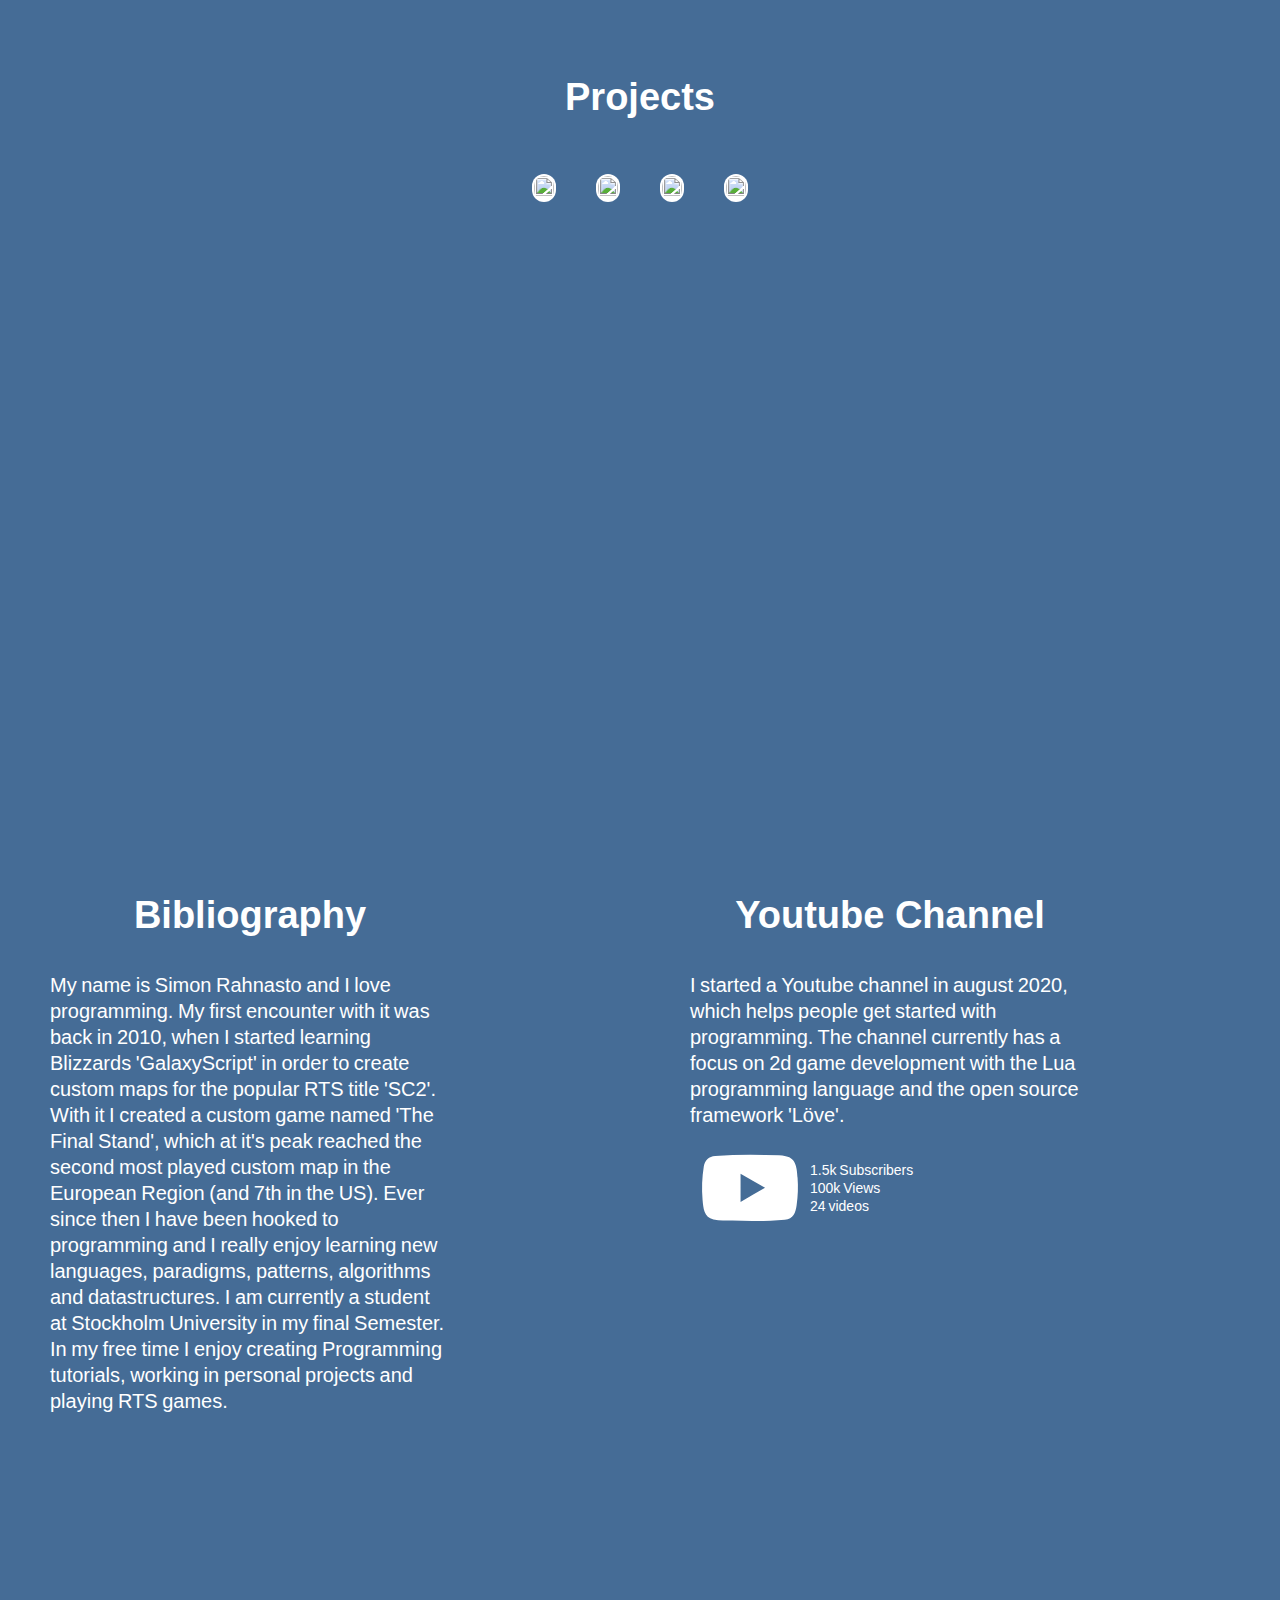
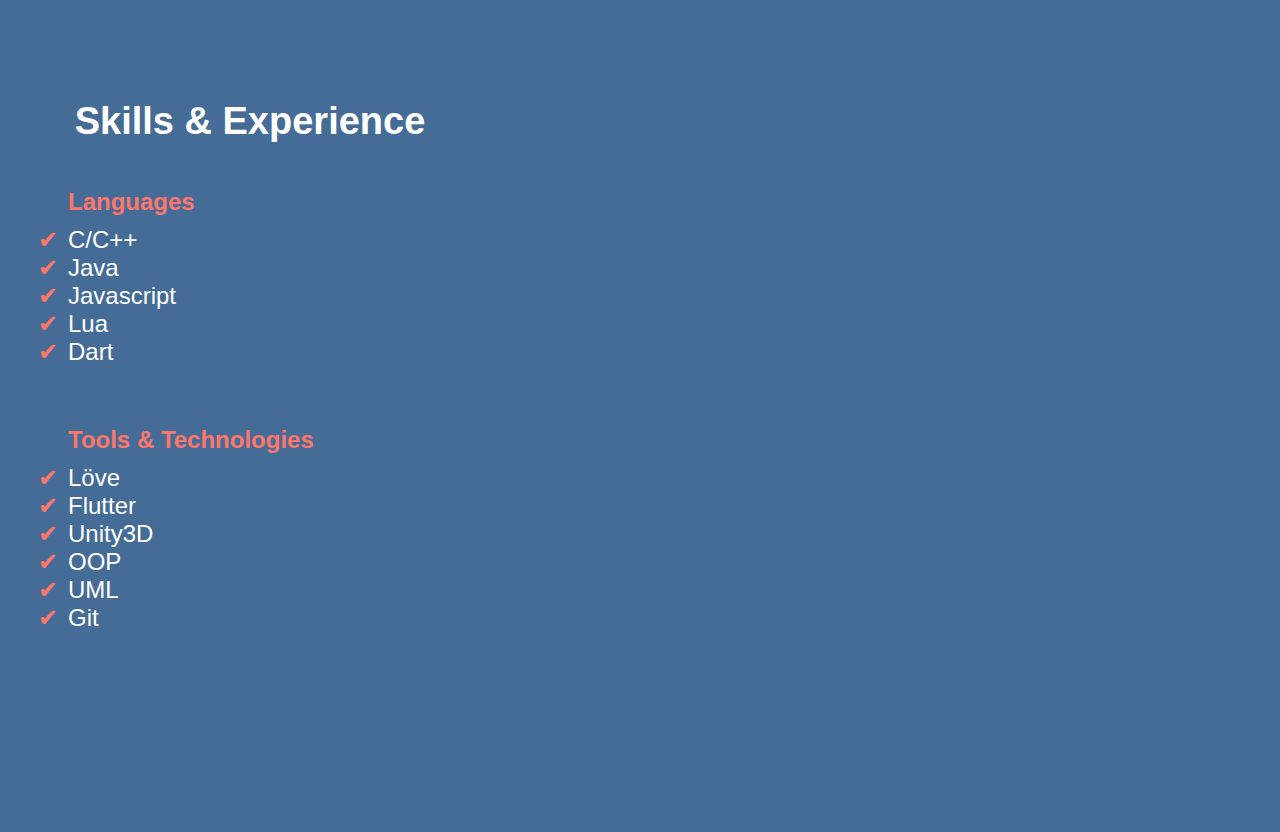
==== commit c21d0d6d: "Improve youtube info" ====
--- a/index.html
+++ b/index.html
@@ -142,11 +142,15 @@
 					</p>
 
 					<a href="https://www.youtube.com/c/DevJeeper/videos">
-						<img class = "social-icon"
-							src="assets/social/youtube.svg"
-							alt="Youtube logo"
-							width="120px"
-						/>
+						<span id = "youtube-info">
+							<img class = "social-icon"
+								src="assets/social/youtube.svg"
+								alt="Youtube logo"
+								width="120px"
+							/>
+							<p id = "youtube-info-text">1.5k Subscribers <br> 100k Views <br> 24 videos</p>
+						</span>
+
 					</a>
             </article>
 
--- a/css/main.css
+++ b/css/main.css
@@ -15,6 +15,11 @@
 	font-family: 'Roboto-Regular';
 	src:url("assets/fonts/Roboto-Regular.ttf");
 }
+
+a{
+	text-decoration: none;
+}
+
 
 body{
 	font-family: 'Birthstone-Regular', sans-serif;
@@ -144,9 +149,18 @@
 .hover-circle{
 	position: absolute;
 	width: 0px;
-	height: 0px;
+	height: 100px;
 	background-color: var(--accent-color);
 	border-radius: 65px;
+}
+
+#youtube-info{
+	display:flex;
+	align-items: center;
+}
+
+#youtube-info-text{
+	font-size: 14px;
 }
 
 #socials{
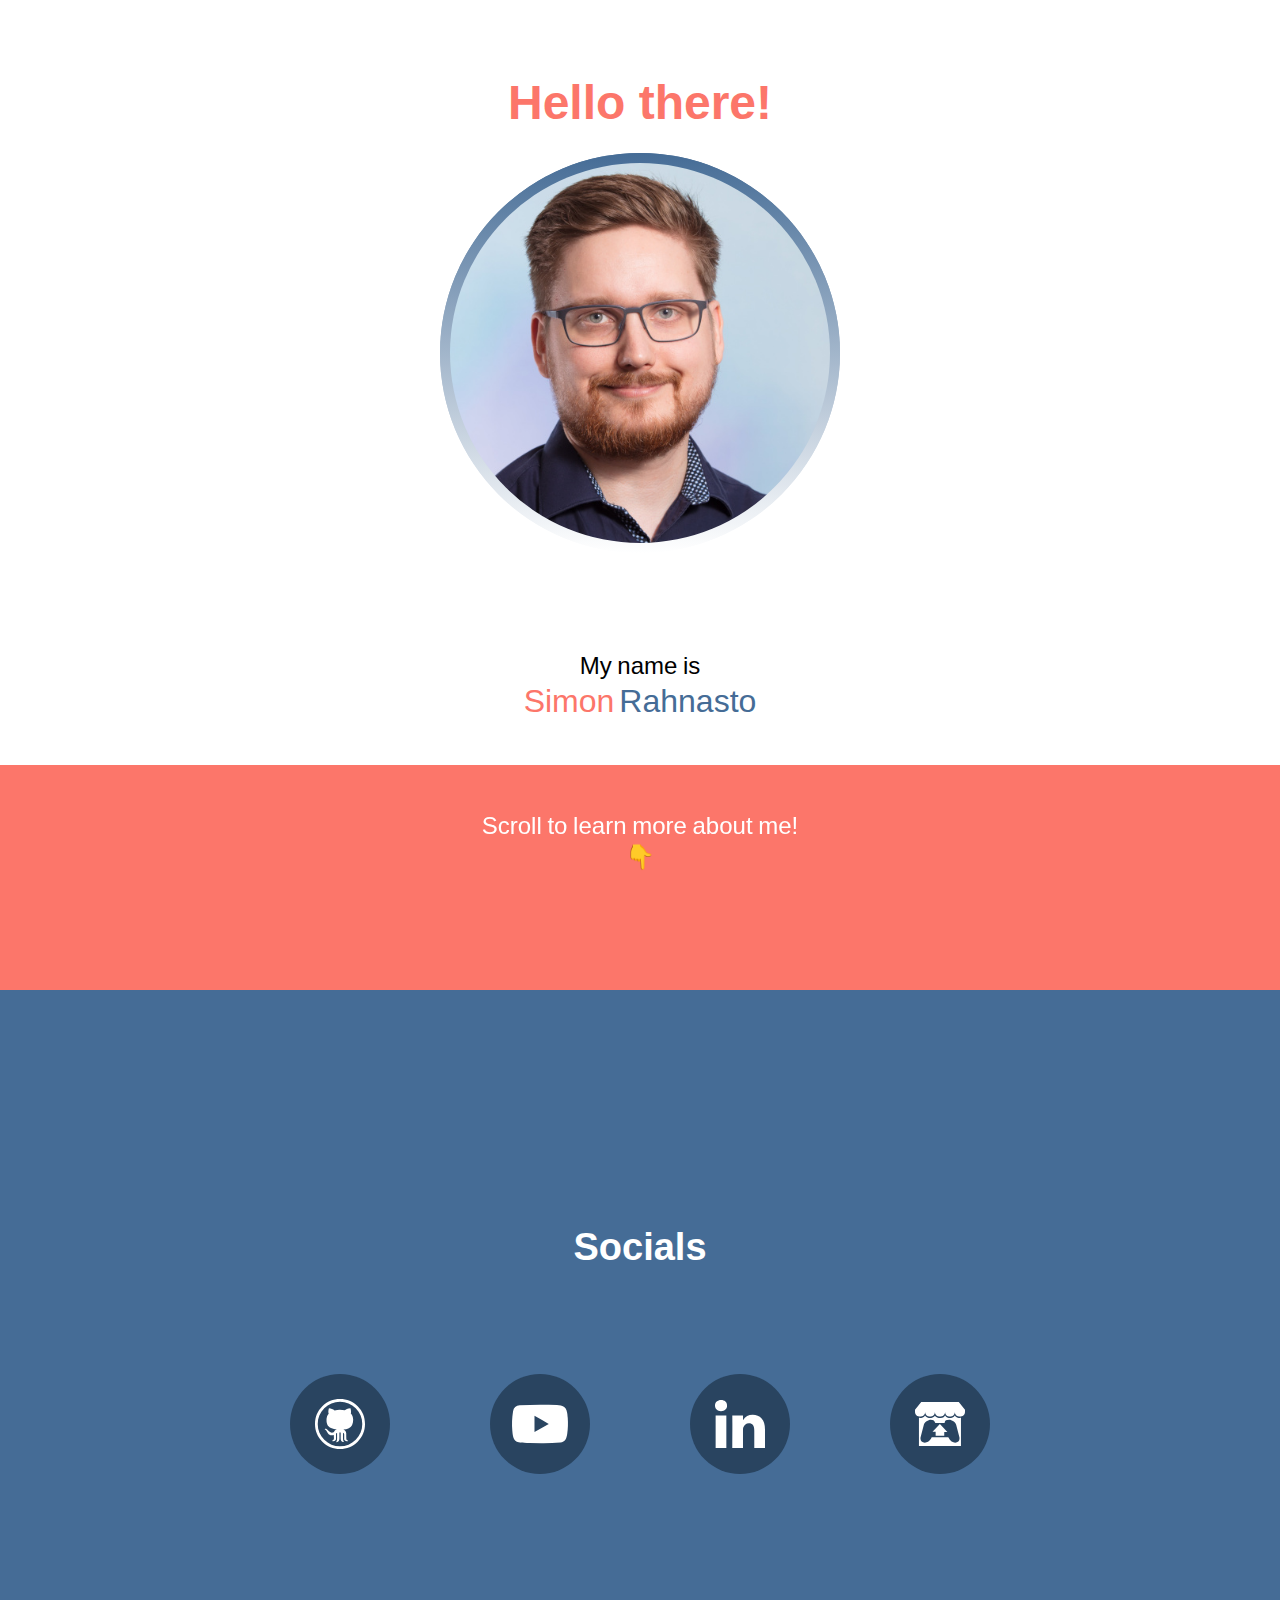
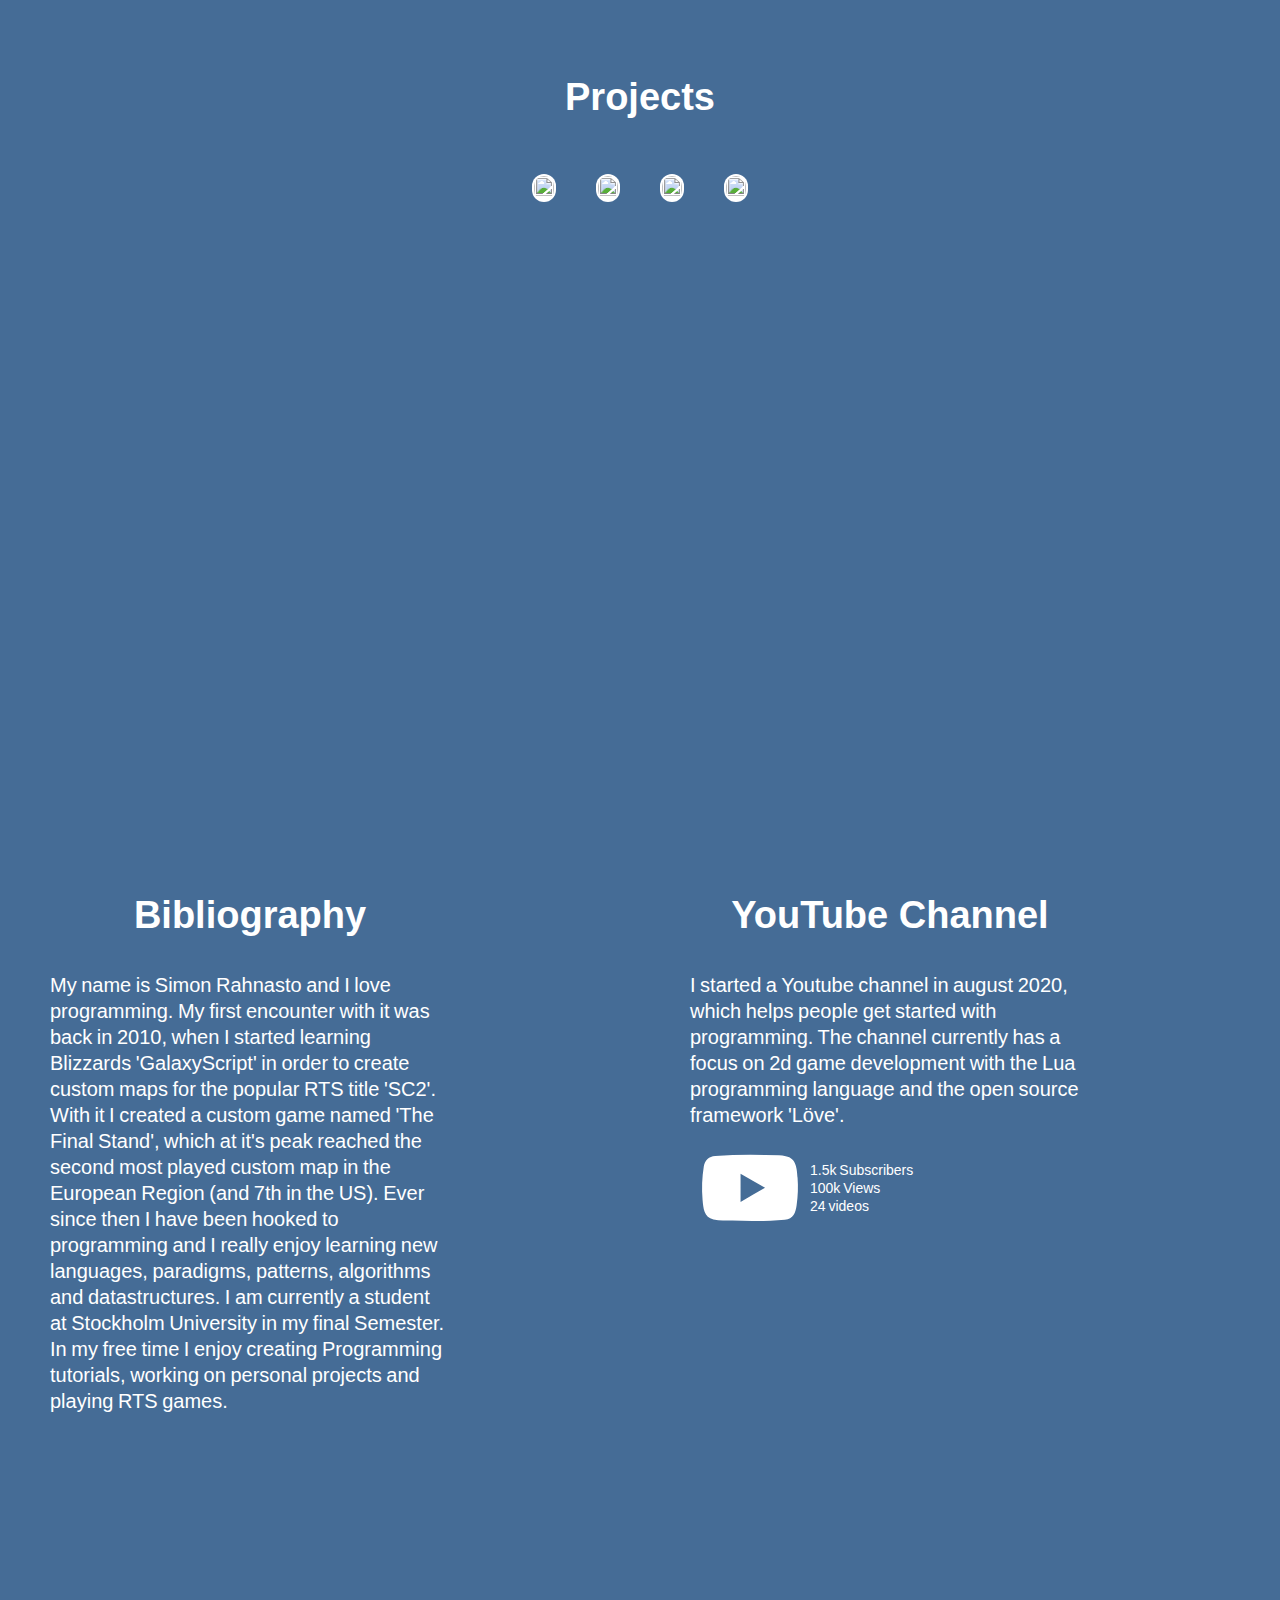
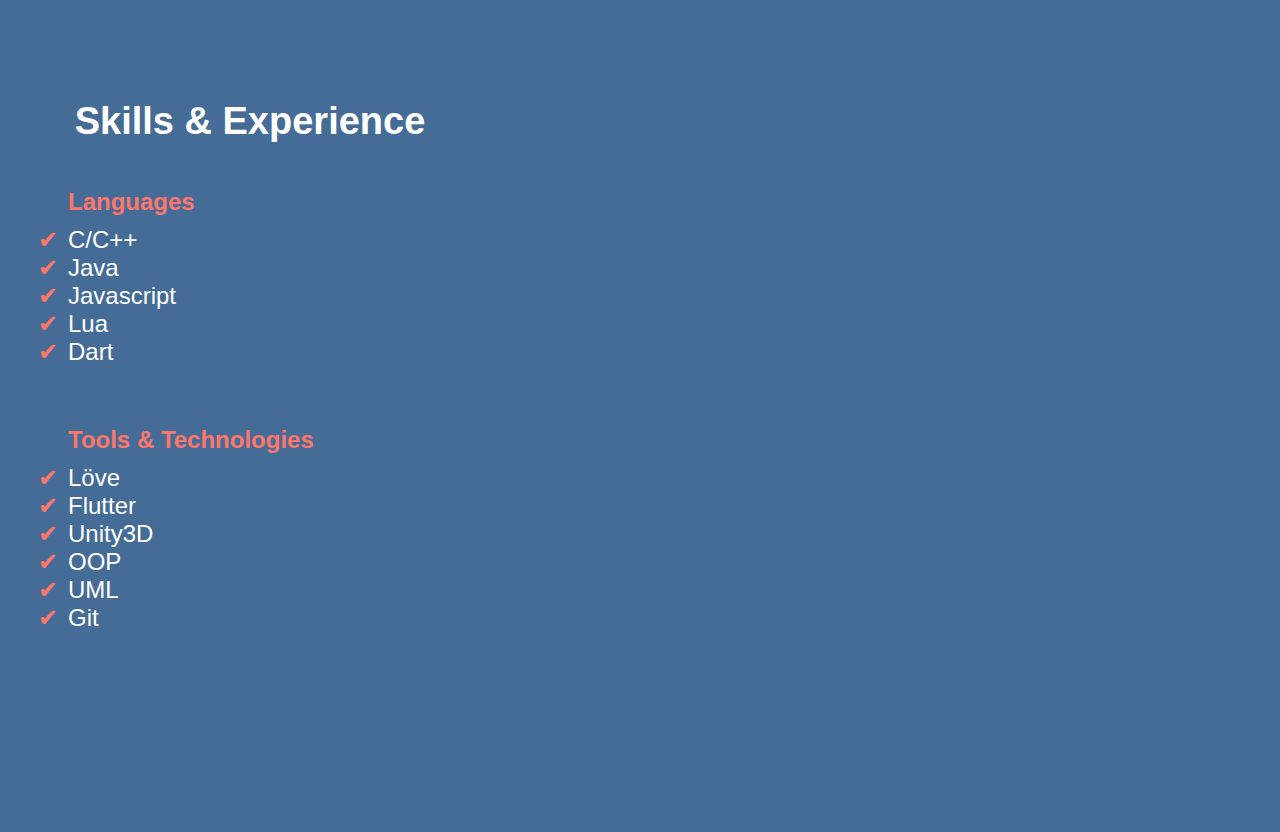
==== commit 86435a96: "Add links & fix animation for Social links" ====
--- a/index.html
+++ b/index.html
@@ -9,11 +9,12 @@
 		<meta name="viewport" content="width=device-width, initial-scale=1.0, shrink-to-fit=no, viewport-fit=cover">
 		<script src="https://cdnjs.cloudflare.com/ajax/libs/gsap/latest/TweenMax.min.js" integrity="sha512-8Wy4KH0O+AuzjMm1w5QfZ5j5/y8Q/kcUktK9mPUVaUoBvh3QPUZB822W/vy7ULqri3yR8daH3F58+Y8Z08qzeg==" crossorigin="anonymous" referrerpolicy="no-referrer"></script>
     	<script src="https://cdnjs.cloudflare.com/ajax/libs/gsap/latest/TimelineMax.min.js" integrity="sha512-lJDBw/vKlGO8aIZB8/6CY4lV+EMAL3qzViHid6wXjH/uDrqUl+uvfCROHXAEL0T/bgdAQHSuE68vRlcFHUdrUw==" crossorigin="anonymous" referrerpolicy="no-referrer"></script>
+		<script src="https://cdnjs.cloudflare.com/ajax/libs/gsap/3.6.1/gsap.min.js"></script>
 		<script type = "module" src="js/main.js" ></script>
 		<title>Homepage</title>
    </head>
 
-   <body>
+   <body id = "body">
       <main>
 			<div id = "scroll-area">
 				<div id="introduction">
@@ -44,6 +45,8 @@
 					<h2>Socials</h2>
 					<div class="social-row">
 						<span class="social-button" id = "github">
+							<div class="social-def" id = "github-def"><p>Github</p> </div>
+							<div class="social-circle"></div>
 							<div class="hover-circle"></div>
 							<img class = "social-icon"
     							src="assets/social/github.svg"
@@ -53,6 +56,8 @@
 						</span>
 
 						<span class="social-button" id = "youtube">
+							<div class="social-def" id = "youtube-def"><p>YouTube</p> </div>
+							<div class="social-circle"></div>
 							<div class="hover-circle"></div>
 							<img class = "social-icon"
     							src="assets/social/youtube.svg"
@@ -62,19 +67,23 @@
 						</span>
 
 						<span class="social-button" id = "linkedin">
+							<div class="social-def" id = "linkedin-def"><p>LinkedIn</p> </div>
+							<div class="social-circle"></div>
 							<div class="hover-circle"></div>
 							<img class = "social-icon"
     							src="assets/social/linkedin.svg"
-								alt="Github logo"
+								alt="LinkedIn logo"
 								width="50px"
 							/>
 						</span>
 
 						<span class="social-button" id = "itchio">
+							<div class="social-def" id = "itchio-def"><p>itch.io</p> </div>
+							<div class="social-circle"></div>
 							<div class="hover-circle"></div>
 							<img class = "social-icon"
     							src="assets/social/itchio.svg"
-								alt="Github logo"
+								alt="Itch.io logo"
 								width="50px"
 							/>
 						</span>
@@ -99,7 +108,7 @@
 								<img class="project_img" src="https://img.itch.zone/aW1hZ2UvNTcxNS8xNjQwNC5wbmc=/315x250%23c/509e73.png">
 								<div class="description">
 									<h3 class = "project-title">Luminosity</h3>
-									<p>An arcade score attack game, which is my first commercial game released on Steam</p>
+									<p>An arcade score attack game, a commercial game released on Steam</p>
 								</div>
 							</div>
 						</a>
@@ -131,12 +140,12 @@
 					<p>My name is Simon Rahnasto and I love programming. My first encounter with it was back in 2010, when I started learning Blizzards 'GalaxyScript' in order to create custom maps for the popular RTS title 'SC2'.
 						With it I created a custom game named 'The Final Stand', which at it's peak reached the second most played custom map in the European Region (and 7th in the US). Ever since then I have been hooked to programming
 						and I really enjoy learning new languages, paradigms, patterns, algorithms and datastructures. I am currently a student at Stockholm University in my final Semester. In my free time I enjoy creating Programming tutorials,
-						working in personal projects and playing RTS games.
+						working on personal projects and playing RTS games.
 					</p>
             </article>
 
 				<article class = "sized">
-					<h2>Youtube Channel</h2>
+					<h2>YouTube Channel</h2>
 					<p>I started a Youtube channel in august 2020, which helps people get started with programming.
 						The channel currently has a focus on 2d game development with the Lua programming language and the open source framework 'Löve'.
 					</p>
@@ -179,10 +188,7 @@
 							<li>Git</li>
 						</ul>
 					</div>
-
             </article>
-
-
          </section>
       </main>
 
--- a/css/main.css
+++ b/css/main.css
@@ -131,15 +131,29 @@
 }
 
 .social-button{
+	margin-top: 50px;
 	margin-left: 50px;
 	margin-right: 50px;
 	width: 100px;
 	height: 100px;
-	background-color: var(--main-dark-color);
-	border-radius: 65px;
 	display: flex;
 	align-items:center;
    justify-content: center;
+}
+
+.social-circle{
+	width: 100px;
+	height: 100px;
+	position: absolute;
+	background-color: var(--main-dark-color);
+	border-radius: 65px;
+	z-index: 0;
+}
+
+.social-def{
+	position: absolute;
+	text-decoration: underline;
+	text-decoration-color: var(--accent-color);
 }
 
 .social-icon{
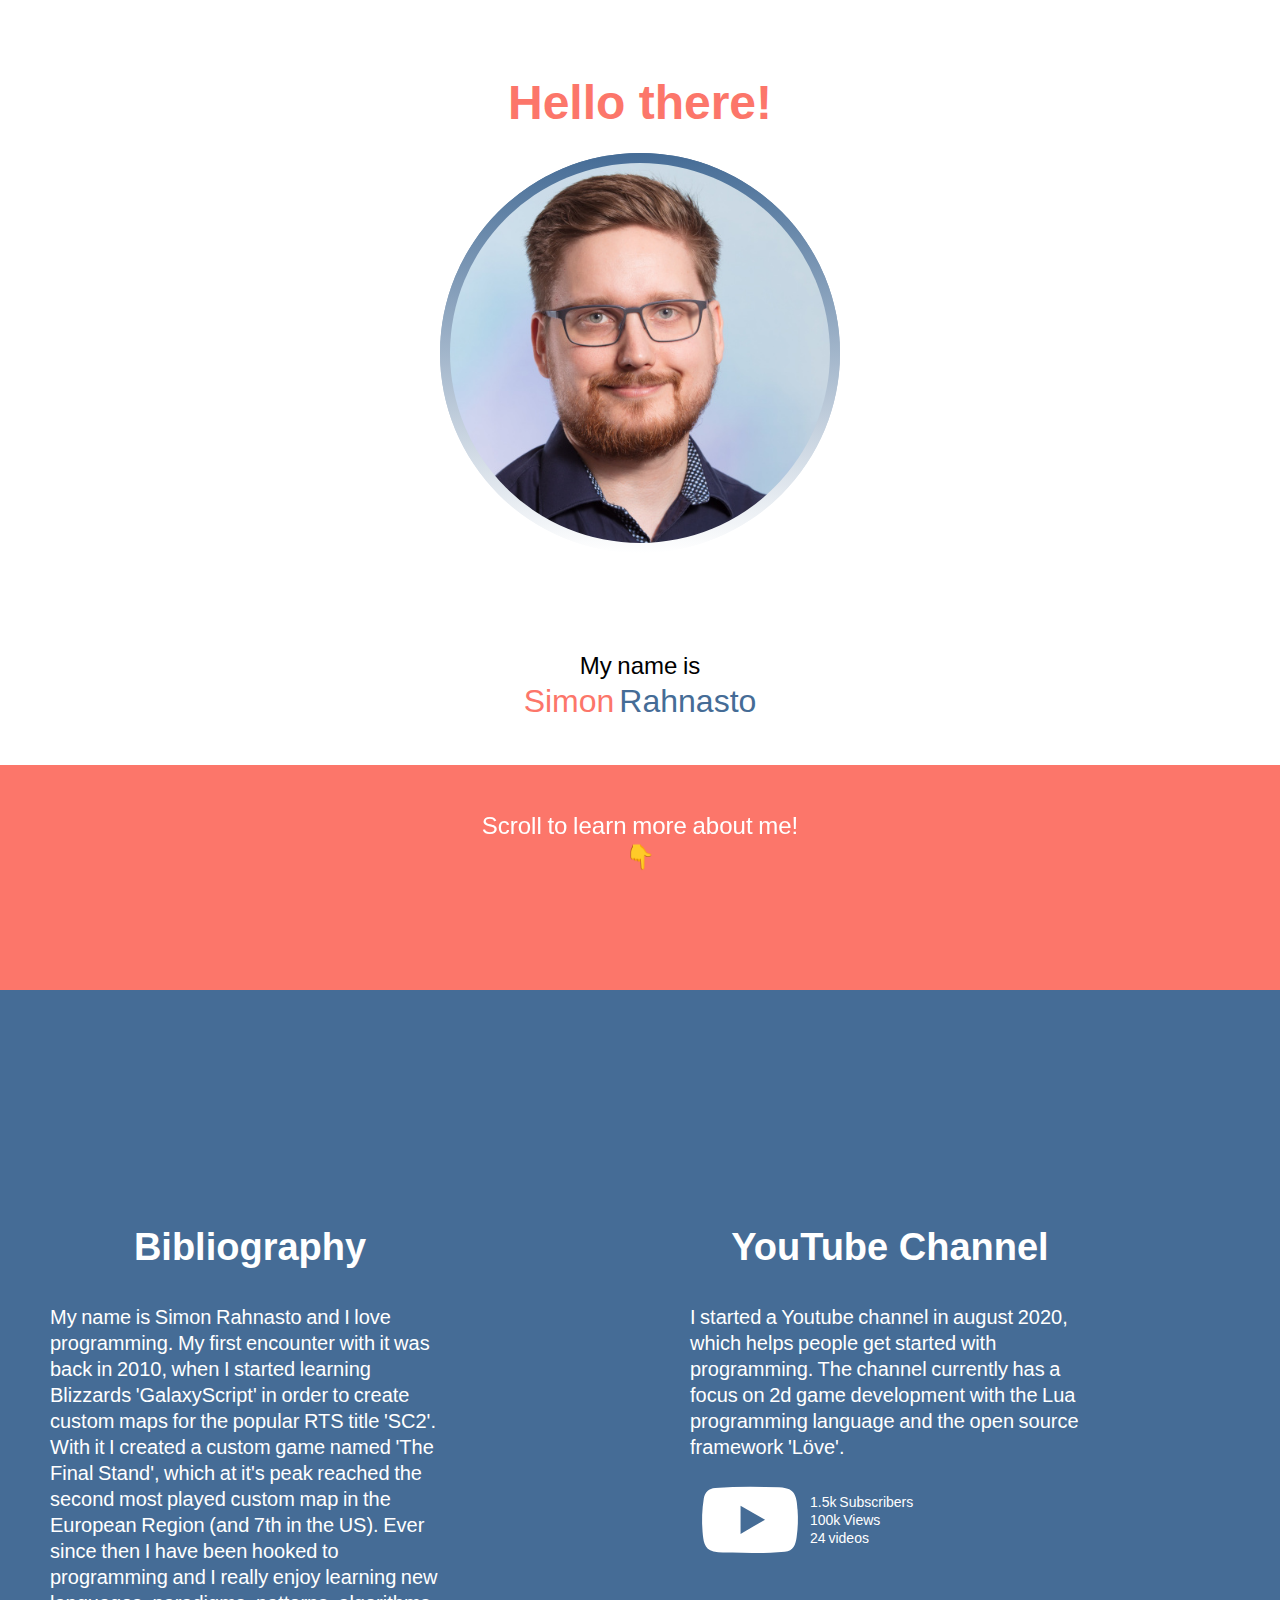
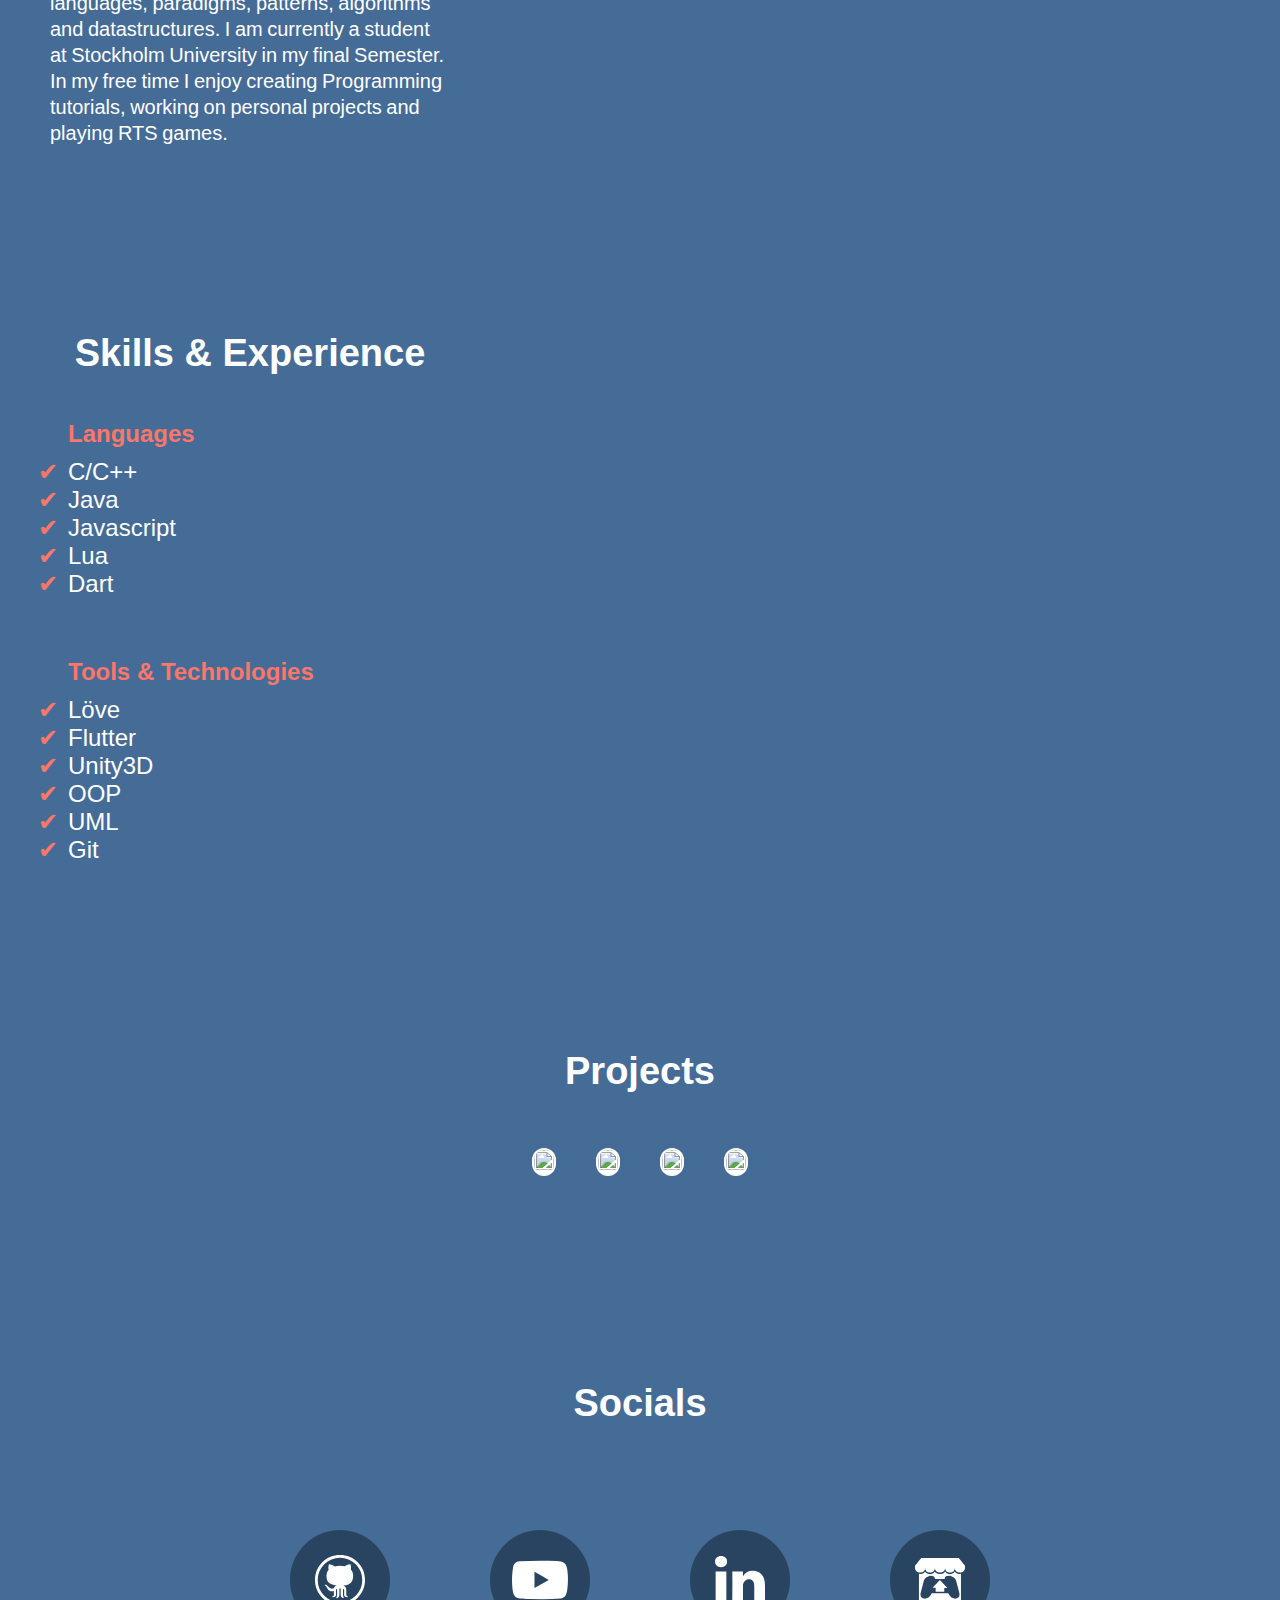
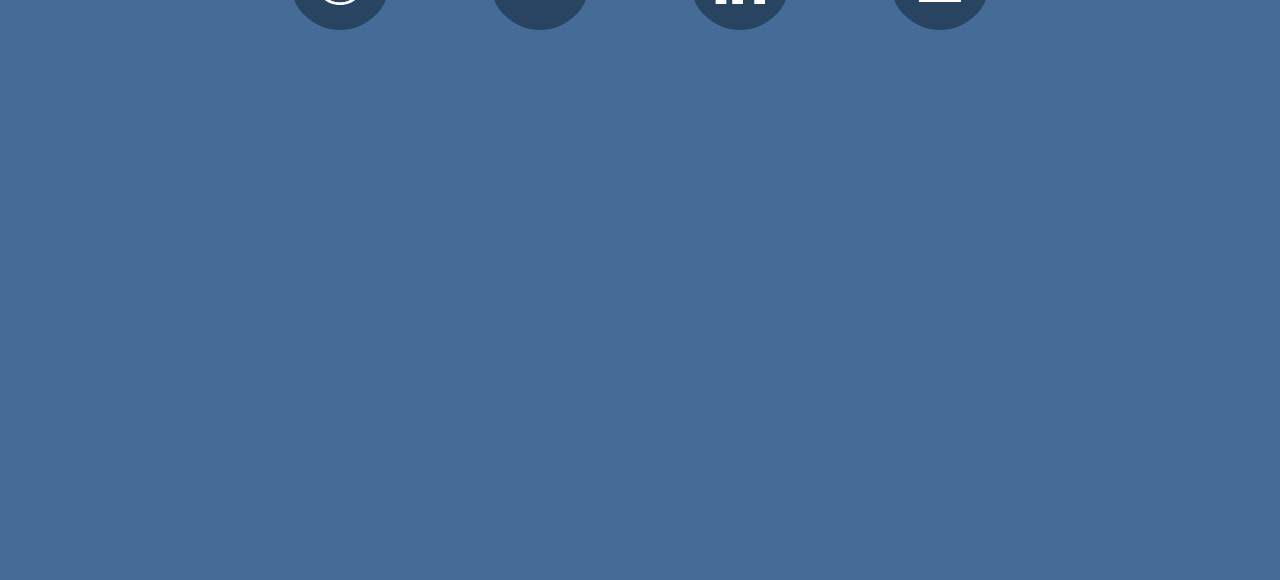
==== commit 2f1f2614: "Re-arrange order" ====
--- a/index.html
+++ b/index.html
@@ -41,101 +41,7 @@
 			</div>
 
          <section id = "cv">
-				<article id = "socials" class = "expand">
-					<h2>Socials</h2>
-					<div class="social-row">
-						<span class="social-button" id = "github">
-							<div class="social-def" id = "github-def"><p>Github</p> </div>
-							<div class="social-circle"></div>
-							<div class="hover-circle"></div>
-							<img class = "social-icon"
-    							src="assets/social/github.svg"
-								alt="Github logo"
-								width="50px"
-							/>
-						</span>
-
-						<span class="social-button" id = "youtube">
-							<div class="social-def" id = "youtube-def"><p>YouTube</p> </div>
-							<div class="social-circle"></div>
-							<div class="hover-circle"></div>
-							<img class = "social-icon"
-    							src="assets/social/youtube.svg"
-								alt="Youtube logo"
-								width="70px"
-							/>
-						</span>
-
-						<span class="social-button" id = "linkedin">
-							<div class="social-def" id = "linkedin-def"><p>LinkedIn</p> </div>
-							<div class="social-circle"></div>
-							<div class="hover-circle"></div>
-							<img class = "social-icon"
-    							src="assets/social/linkedin.svg"
-								alt="LinkedIn logo"
-								width="50px"
-							/>
-						</span>
-
-						<span class="social-button" id = "itchio">
-							<div class="social-def" id = "itchio-def"><p>itch.io</p> </div>
-							<div class="social-circle"></div>
-							<div class="hover-circle"></div>
-							<img class = "social-icon"
-    							src="assets/social/itchio.svg"
-								alt="Itch.io logo"
-								width="50px"
-							/>
-						</span>
-					</div>
-            </article>
-
-				<article class = "expand" id = "project-container">
-					<h2>Projects</h2>
-					<div id="projects">
-						<a href="https://ldjam.com/events/ludum-dare/44/path-of-redemption">
-							<div class="project">
-								<img class="project_img" src="https://img.itch.zone/aW1nLzIwNjYxNTgucG5n/315x250%23c/38ZPT8.png">
-								<div class="description">
-									<h3 class = "project-title">Path of Redemption</h3>
-									<p> A dungeon crawler made for the Game Jam competition 'Ludum Dare #44'. With over 3000 entries, it placed 7th in the 'Overall' Category</p>
-								</div>
-							</div>
-						</a>
-
-						<a href="https://store.steampowered.com/app/346780/Luminosity/">
-							<div class="project">
-								<img class="project_img" src="https://img.itch.zone/aW1hZ2UvNTcxNS8xNjQwNC5wbmc=/315x250%23c/509e73.png">
-								<div class="description">
-									<h3 class = "project-title">Luminosity</h3>
-									<p>An arcade score attack game, a commercial game released on Steam</p>
-								</div>
-							</div>
-						</a>
-
-						<a href="https://store.steampowered.com/app/346780/Luminosity/">
-							<div class="project">
-								<img class="project_img" src="https://img.itch.zone/aW1hZ2UvMjkxODUzLzE0Mjg5ODYucG5n/315x250%23c/aB85jP.png">
-								<div class="description">
-									<h3 class = "project-title">Final Voyage</h3>
-									<p>As an avid RTS player, I naturally had to include 'Final Voyage', an RTS game with a twist!</p>
-								</div>
-							</div>
-						</a>
-
-						<a href="https://windmillgames.itch.io/final-voyage">
-							<div class="project">
-								<img class="project_img" src="https://img.itch.zone/aW1nLzMzNDk1OTcucG5n/315x250%23c/wwtc0W.png">
-								<div class="description">
-									<h3 class = "project-title">The Drown</h3>
-									<p>A story driven shooter & base defense game, with an intense and dark atmosphere.</p>
-								</div>
-							</div>
-						</a>
-					</div>
-            </article>
-
-            <article class = "sized">
+				<article class = "sized">
 					<h2>Bibliography</h2>
 					<p>My name is Simon Rahnasto and I love programming. My first encounter with it was back in 2010, when I started learning Blizzards 'GalaxyScript' in order to create custom maps for the popular RTS title 'SC2'.
 						With it I created a custom game named 'The Final Stand', which at it's peak reached the second most played custom map in the European Region (and 7th in the US). Ever since then I have been hooked to programming
@@ -189,6 +95,100 @@
 						</ul>
 					</div>
             </article>
+
+				<article class = "expand" id = "project-container">
+					<h2>Projects</h2>
+					<div id="projects">
+						<a href="https://ldjam.com/events/ludum-dare/44/path-of-redemption">
+							<div class="project">
+								<img class="project_img" src="https://img.itch.zone/aW1nLzIwNjYxNTgucG5n/315x250%23c/38ZPT8.png">
+								<div class="description">
+									<h3 class = "project-title">Path of Redemption</h3>
+									<p> A dungeon crawler made for the Game Jam competition 'Ludum Dare #44'. With over 3000 entries, it placed 7th in the 'Overall' Category</p>
+								</div>
+							</div>
+						</a>
+
+						<a href="https://store.steampowered.com/app/346780/Luminosity/">
+							<div class="project">
+								<img class="project_img" src="https://img.itch.zone/aW1hZ2UvNTcxNS8xNjQwNC5wbmc=/315x250%23c/509e73.png">
+								<div class="description">
+									<h3 class = "project-title">Luminosity</h3>
+									<p>An arcade score attack game, a commercial game released on Steam</p>
+								</div>
+							</div>
+						</a>
+
+						<a href="https://store.steampowered.com/app/346780/Luminosity/">
+							<div class="project">
+								<img class="project_img" src="https://img.itch.zone/aW1hZ2UvMjkxODUzLzE0Mjg5ODYucG5n/315x250%23c/aB85jP.png">
+								<div class="description">
+									<h3 class = "project-title">Final Voyage</h3>
+									<p>As an avid RTS player, I naturally had to include 'Final Voyage', an RTS game with a twist!</p>
+								</div>
+							</div>
+						</a>
+
+						<a href="https://windmillgames.itch.io/final-voyage">
+							<div class="project">
+								<img class="project_img" src="https://img.itch.zone/aW1nLzMzNDk1OTcucG5n/315x250%23c/wwtc0W.png">
+								<div class="description">
+									<h3 class = "project-title">The Drown</h3>
+									<p>A story driven shooter & base defense game, with an intense and dark atmosphere.</p>
+								</div>
+							</div>
+						</a>
+					</div>
+            </article>
+
+				<article id = "socials" class = "expand">
+					<h2>Socials</h2>
+					<div class="social-row">
+						<span class="social-button" id = "github">
+							<div class="social-def" id = "github-def"><p>Github</p> </div>
+							<div class="social-circle"></div>
+							<div class="hover-circle"></div>
+							<img class = "social-icon"
+								src="assets/social/github.svg"
+								alt="Github logo"
+								width="50px"
+							/>
+						</span>
+
+						<span class="social-button" id = "youtube">
+							<div class="social-def" id = "youtube-def"><p>YouTube</p> </div>
+							<div class="social-circle"></div>
+							<div class="hover-circle"></div>
+							<img class = "social-icon"
+								src="assets/social/youtube.svg"
+								alt="Youtube logo"
+								width="70px"
+							/>
+						</span>
+
+						<span class="social-button" id = "linkedin">
+							<div class="social-def" id = "linkedin-def"><p>LinkedIn</p> </div>
+							<div class="social-circle"></div>
+							<div class="hover-circle"></div>
+							<img class = "social-icon"
+								src="assets/social/linkedin.svg"
+								alt="LinkedIn logo"
+								width="50px"
+							/>
+						</span>
+
+						<span class="social-button" id = "itchio">
+							<div class="social-def" id = "itchio-def"><p>itch.io</p> </div>
+							<div class="social-circle"></div>
+							<div class="hover-circle"></div>
+							<img class = "social-icon"
+								src="assets/social/itchio.svg"
+								alt="Itch.io logo"
+								width="50px"
+							/>
+						</span>
+					</div>
+				</article>
          </section>
       </main>
 
--- a/css/main.css
+++ b/css/main.css
@@ -104,9 +104,9 @@
 	background-color: var(--main-color);
 	display:grid;
 
-	grid-row-gap: 250px;
+	grid-row-gap: 150px;
 	grid-template-columns: 1fr 1fr 1fr;
- 	grid-template-rows: 200px 1fr 0.1fr 0.1fr;
+ 	grid-template-rows: 1fr 0.1fr 0.1fr 200px;
 
 }
 
@@ -409,6 +409,7 @@
 @media only screen and (max-width: 1520px) {
 	#cv{
 		grid-template-columns: 1fr 1fr;
+		grid-template-rows: 0.5fr 0.5fr 0.1fr 0.1fr 200px;
 	}
 
 	#socials{
@@ -425,6 +426,7 @@
 @media only screen and (max-width: 1000px) {
 	#cv{
 		grid-template-columns: 1fr;
+		grid-template-rows: 0.5fr 0.5fr 0.5fr 0.1fr 0.1fr 200px;
 		place-items: center;
 	}
 
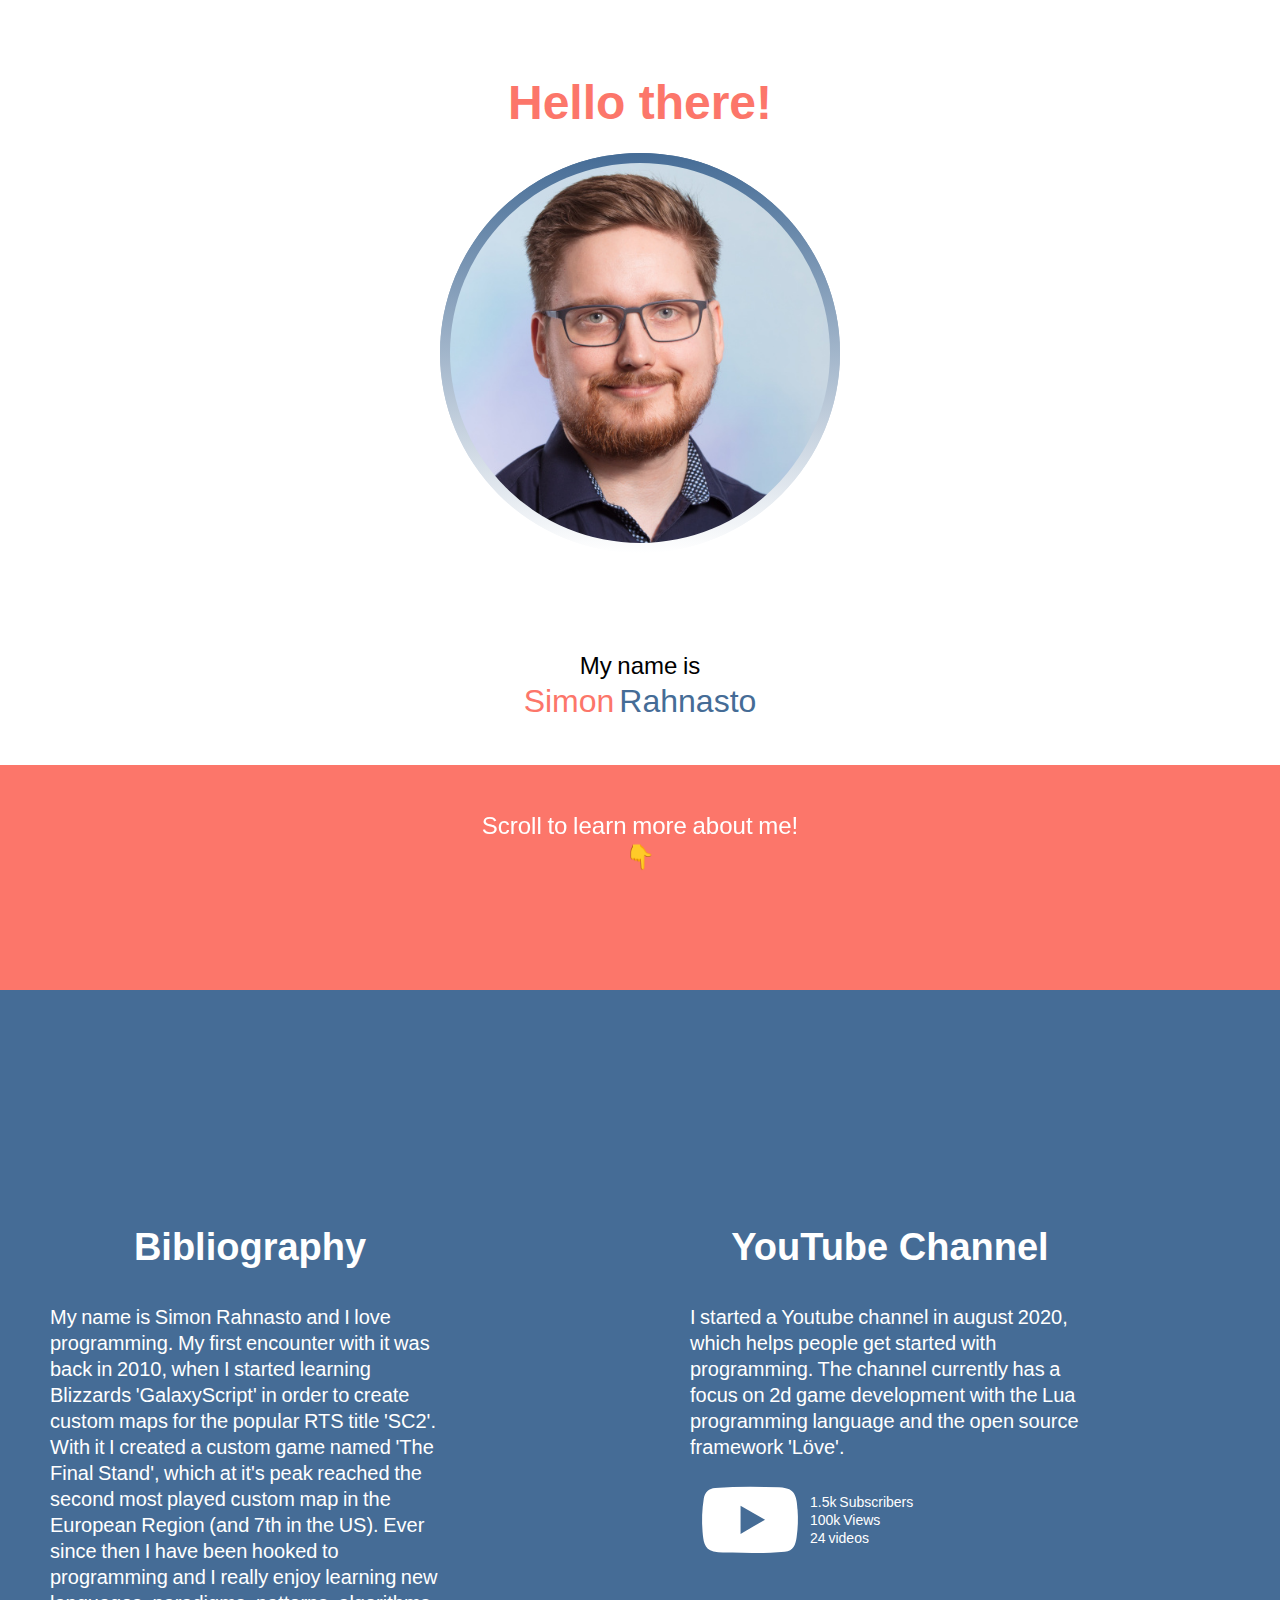
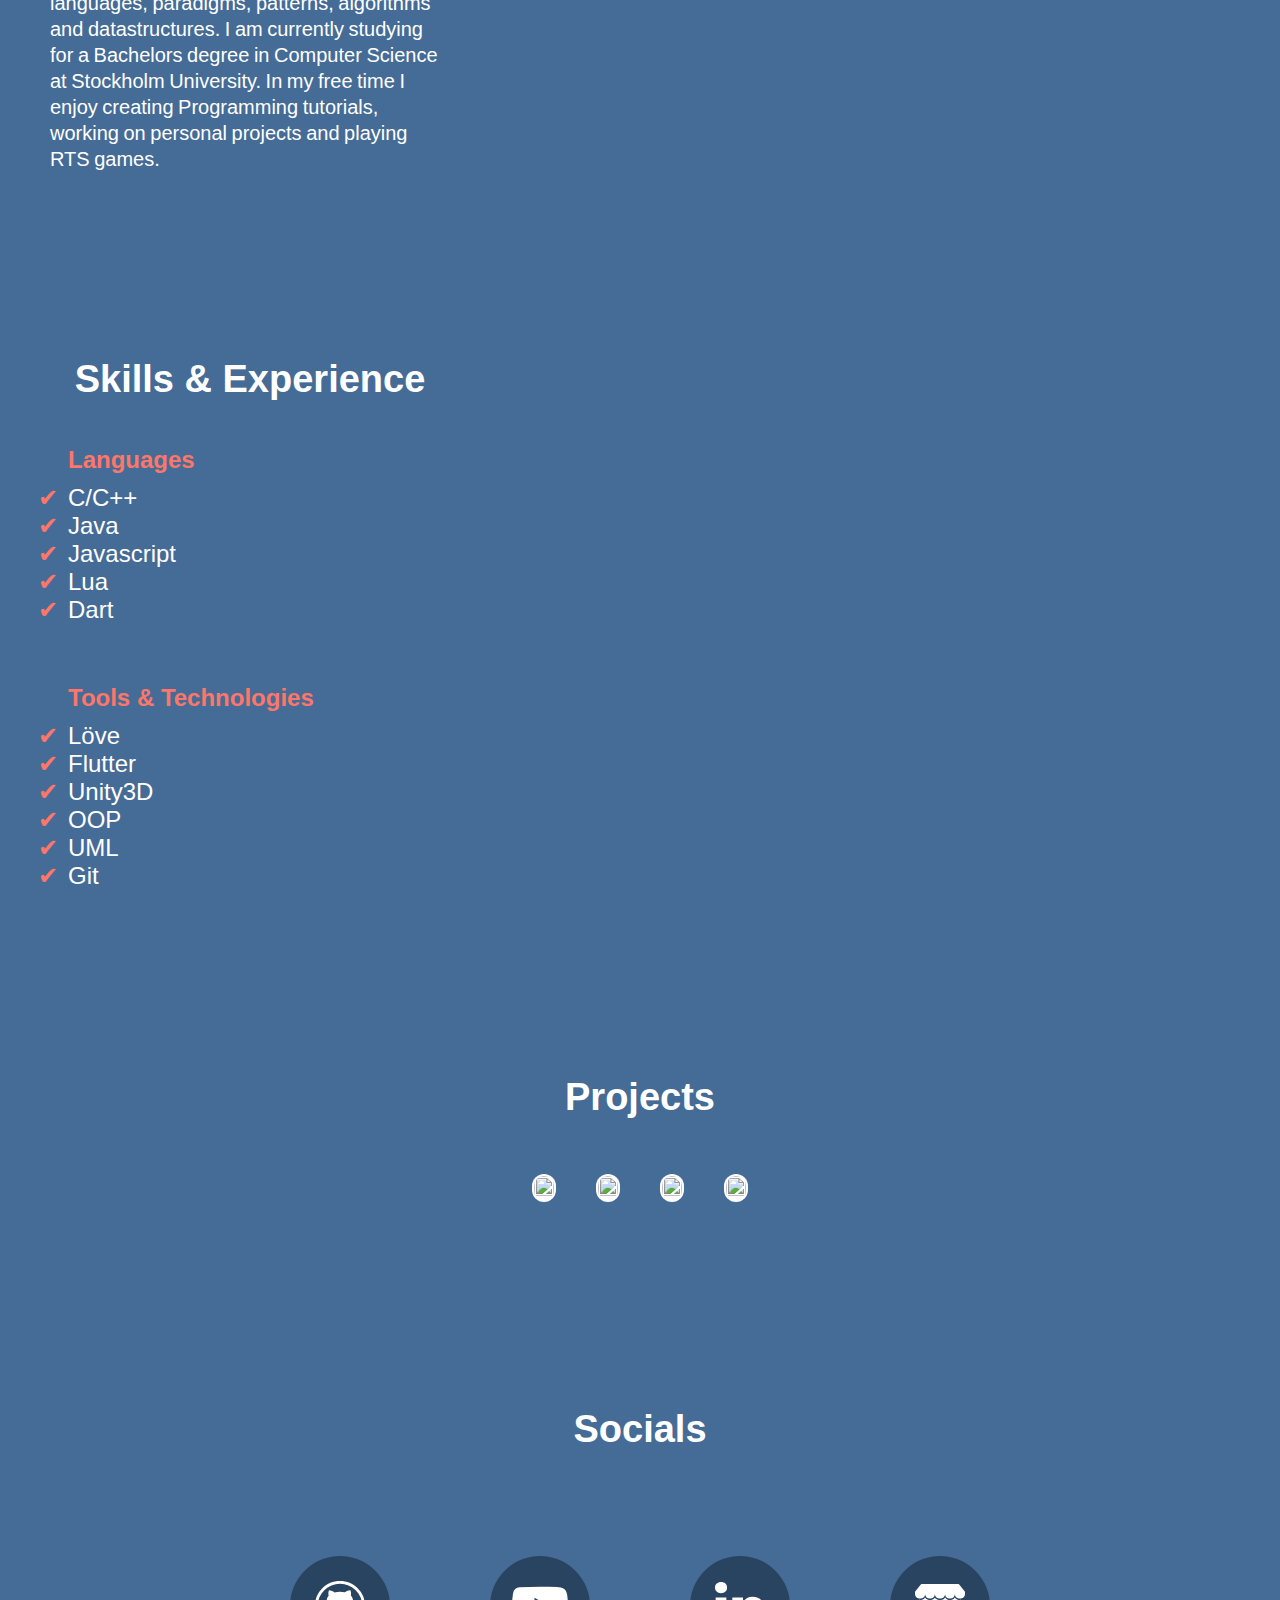
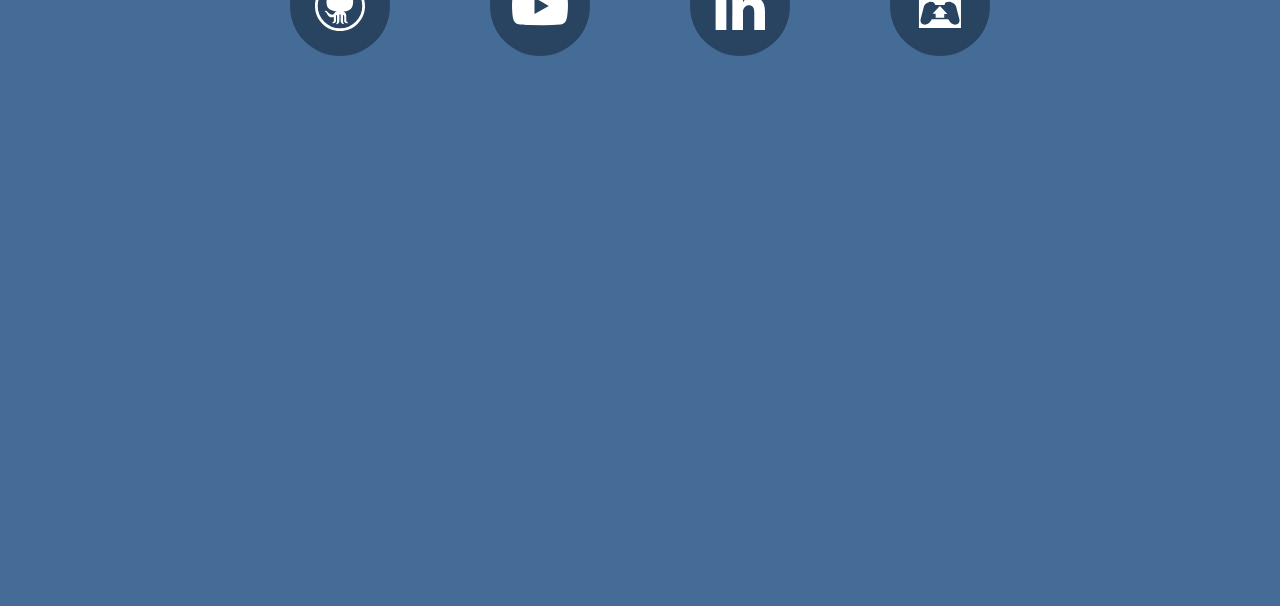
==== commit 9b39fca0: "Fix links" ====
--- a/index.html
+++ b/index.html
@@ -45,7 +45,7 @@
 					<h2>Bibliography</h2>
 					<p>My name is Simon Rahnasto and I love programming. My first encounter with it was back in 2010, when I started learning Blizzards 'GalaxyScript' in order to create custom maps for the popular RTS title 'SC2'.
 						With it I created a custom game named 'The Final Stand', which at it's peak reached the second most played custom map in the European Region (and 7th in the US). Ever since then I have been hooked to programming
-						and I really enjoy learning new languages, paradigms, patterns, algorithms and datastructures. I am currently a student at Stockholm University in my final Semester. In my free time I enjoy creating Programming tutorials,
+						and I really enjoy learning new languages, paradigms, patterns, algorithms and datastructures. I am currently studying for a Bachelors degree in Computer Science at Stockholm University. In my free time I enjoy creating Programming tutorials,
 						working on personal projects and playing RTS games.
 					</p>
             </article>
@@ -119,7 +119,7 @@
 							</div>
 						</a>
 
-						<a href="https://store.steampowered.com/app/346780/Luminosity/">
+						<a href="https://windmillgames.itch.io/final-voyage">
 							<div class="project">
 								<img class="project_img" src="https://img.itch.zone/aW1hZ2UvMjkxODUzLzE0Mjg5ODYucG5n/315x250%23c/aB85jP.png">
 								<div class="description">
@@ -129,7 +129,7 @@
 							</div>
 						</a>
 
-						<a href="https://windmillgames.itch.io/final-voyage">
+						<a href="https://windmillgames.itch.io/The-Drown">
 							<div class="project">
 								<img class="project_img" src="https://img.itch.zone/aW1nLzMzNDk1OTcucG5n/315x250%23c/wwtc0W.png">
 								<div class="description">
--- a/css/main.css
+++ b/css/main.css
@@ -154,6 +154,7 @@
 	position: absolute;
 	text-decoration: underline;
 	text-decoration-color: var(--accent-color);
+	text-underline-offset: 3px;
 }
 
 .social-icon{
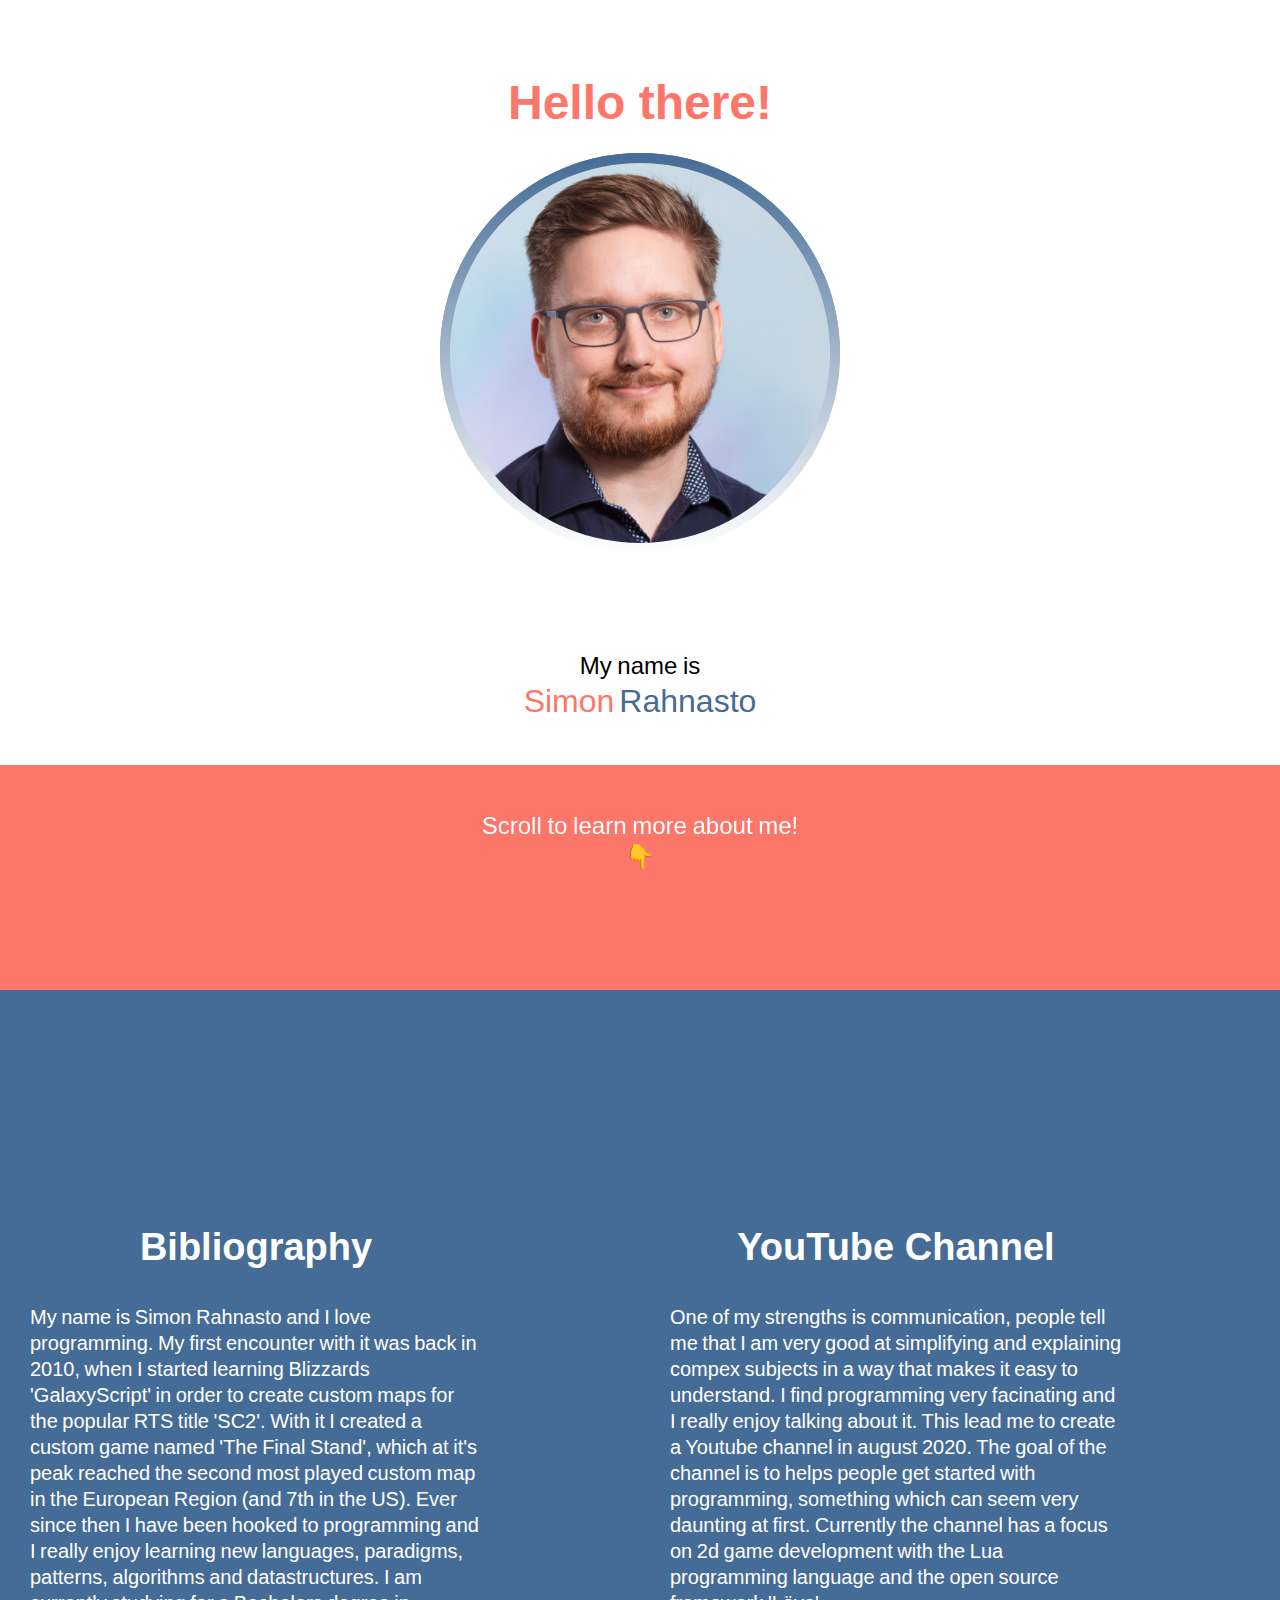
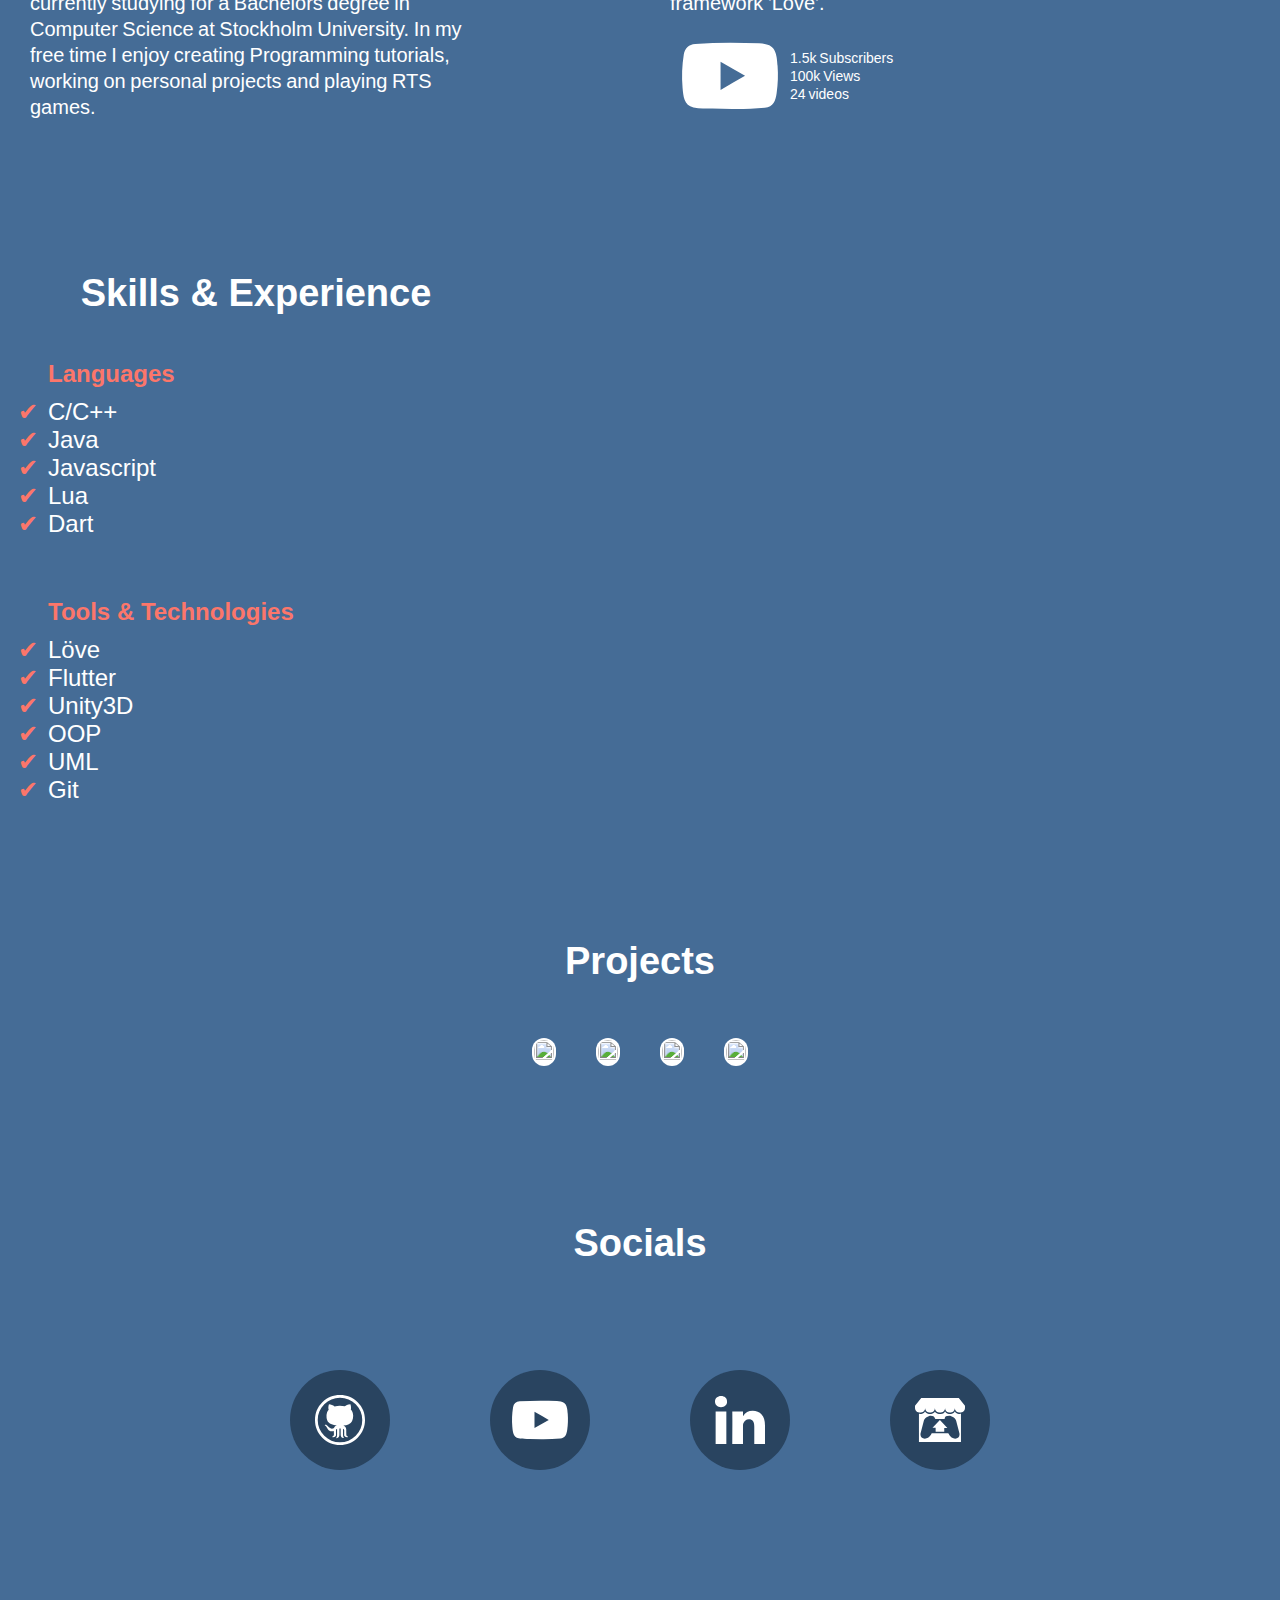
==== commit 6f327141: "Update text" ====
--- a/index.html
+++ b/index.html
@@ -44,7 +44,8 @@
 				<article class = "sized">
 					<h2>Bibliography</h2>
 					<p>My name is Simon Rahnasto and I love programming. My first encounter with it was back in 2010, when I started learning Blizzards 'GalaxyScript' in order to create custom maps for the popular RTS title 'SC2'.
-						With it I created a custom game named 'The Final Stand', which at it's peak reached the second most played custom map in the European Region (and 7th in the US). Ever since then I have been hooked to programming
+						With it I created a custom game named 'The Final Stand', which at it's peak reached the second most played custom map in the European Region (and 7th in the US).
+						Ever since then I have been hooked to programming
 						and I really enjoy learning new languages, paradigms, patterns, algorithms and datastructures. I am currently studying for a Bachelors degree in Computer Science at Stockholm University. In my free time I enjoy creating Programming tutorials,
 						working on personal projects and playing RTS games.
 					</p>
@@ -52,8 +53,12 @@
 
 				<article class = "sized">
 					<h2>YouTube Channel</h2>
-					<p>I started a Youtube channel in august 2020, which helps people get started with programming.
-						The channel currently has a focus on 2d game development with the Lua programming language and the open source framework 'Löve'.
+					<p>
+						One of my strengths is communication, people tell me that I am very good at simplifying and explaining compex subjects in a way
+						that makes it easy to understand.
+						I find programming very facinating and I really enjoy talking about it. This lead me to create a Youtube channel in august 2020.
+						The goal of the channel is to helps people get started with programming, something which can seem very daunting at first.
+						Currently the channel has a focus on 2d game development with the Lua programming language and the open source framework 'Löve'.
 					</p>
 
 					<a href="https://www.youtube.com/c/DevJeeper/videos">
--- a/css/main.css
+++ b/css/main.css
@@ -5,10 +5,11 @@
 }
 
 :root {
-  --main-color: #456c96;
-  --main-dark-color: #294460;
-  --text-color: #FFFFFF;
-  --accent-color: #FC766AFF;
+	--background-color: #FFFFFF;
+	--main-color: #456c96;
+	--main-dark-color: #294460;
+	--text-color: #FFFFFF;
+	--accent-color: #FC766AFF;
 }
 
 @font-face {
@@ -23,7 +24,7 @@
 
 body{
 	font-family: 'Birthstone-Regular', sans-serif;
-	background-color: #FFFFFFFF;
+	background-color: var(--background-color);
 }
 
 h1{
@@ -89,7 +90,7 @@
 #introduction{
 	top: 0px;
 	position:fixed;
-	background-color: white;
+	background-color: var(--background-color);
 	text-align: center;
 	display: flex;
 	justify-content: center;
@@ -99,7 +100,7 @@
 
 #cv{
 	padding-top: 200px;
-	padding-bottom: 200px;
+
 	min-height: 100vh;
 	background-color: var(--main-color);
 	display:grid;
@@ -117,9 +118,11 @@
 
 /* CV articles that should have a set width*/
 .sized{
-	max-width: 500px;
-	padding-left: 50px;
-	padding-right: 50px;
+	min-width: 400px;
+	width: 30vw;
+	padding-left: 30px;
+	padding-right: 30px;
+
 }
 
 .social-row{
@@ -155,6 +158,8 @@
 	text-decoration: underline;
 	text-decoration-color: var(--accent-color);
 	text-underline-offset: 3px;
+	transform: rotate(90deg);
+	transform: scale(0);
 }
 
 .social-icon{
@@ -198,7 +203,7 @@
 .project{
 	margin-top: 20px;
 	margin: 20px;
-	background-color: white;
+	background-color: var(--background-color);
 	position: relative;
    border-radius: 40px;
 	padding: 2px;
@@ -254,11 +259,11 @@
 
 .portrait{
 	position:absolute;
-	border-color: white;
+	border-color: var(--background-color);
 	border: 378px;
 	border-style:none dashed none dashed;
-	border-color: white;
-	background: linear-gradient(0deg, #FFFFFFFF, var(--main-color));
+	border-color: var(--background-color);
+	background: linear-gradient(0deg, var(--background-color), var(--main-color));
 	border-radius: 50%;
 	padding: 20px;
 	left: 50%;
@@ -405,12 +410,17 @@
 	}
 }
 
-/*NB Media affecting only the intro-part */
+/*NB Media affecting only the cv-part */
 
 @media only screen and (max-width: 1520px) {
 	#cv{
 		grid-template-columns: 1fr 1fr;
 		grid-template-rows: 0.5fr 0.5fr 0.1fr 0.1fr 200px;
+		grid-row-gap: 100px;
+	}
+
+	.sized{
+		width: 40vw;
 	}
 
 	#socials{
@@ -424,7 +434,7 @@
 	}
 }
 
-@media only screen and (max-width: 1000px) {
+@media only screen and (max-width: 1050px) {
 	#cv{
 		grid-template-columns: 1fr;
 		grid-template-rows: 0.5fr 0.5fr 0.5fr 0.1fr 0.1fr 200px;
@@ -436,8 +446,16 @@
 	 	grid-column-end: 2;
 	}
 
+	.sized{
+		width: 70vw;
+	}
+
 	#project-container{
 		grid-column-start: 1;
 	 	grid-column-end: 2;
 	}
-}
+
+	h2{
+		font-size: 32px;
+	}
+}
